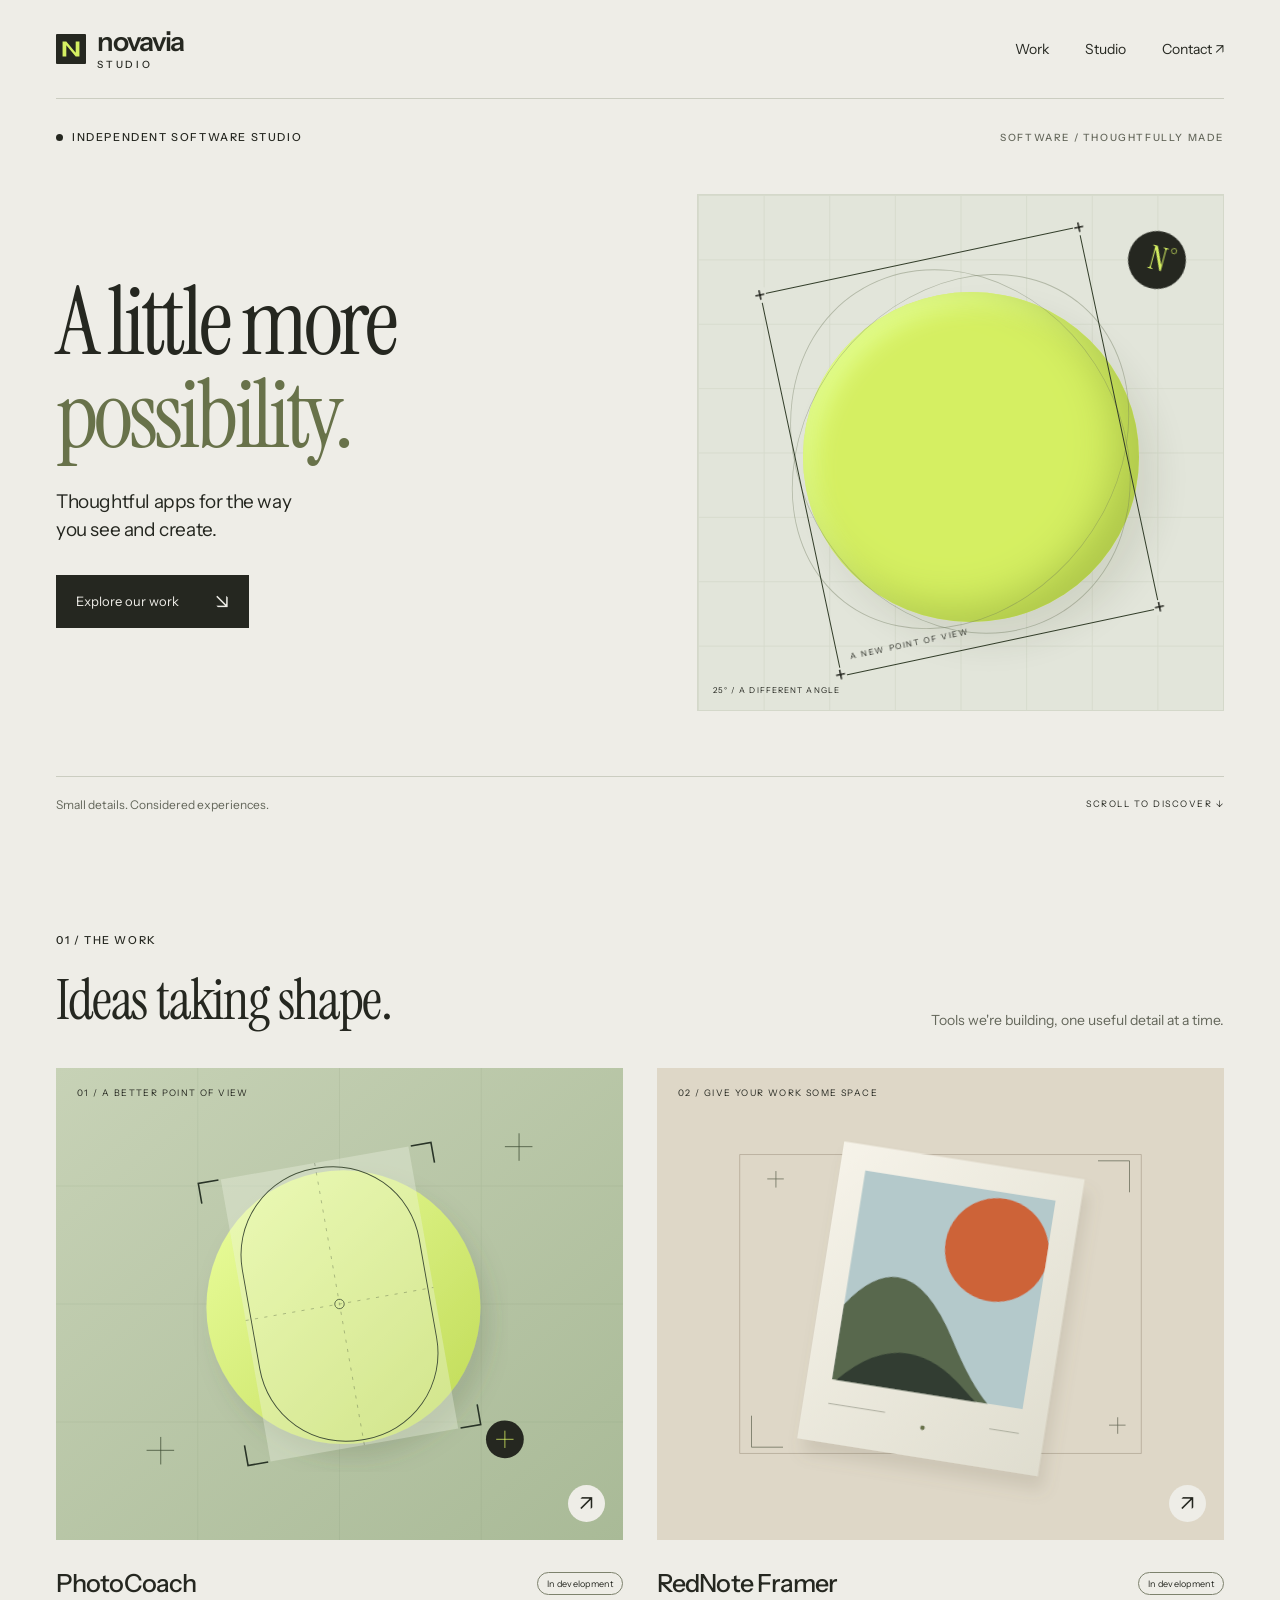
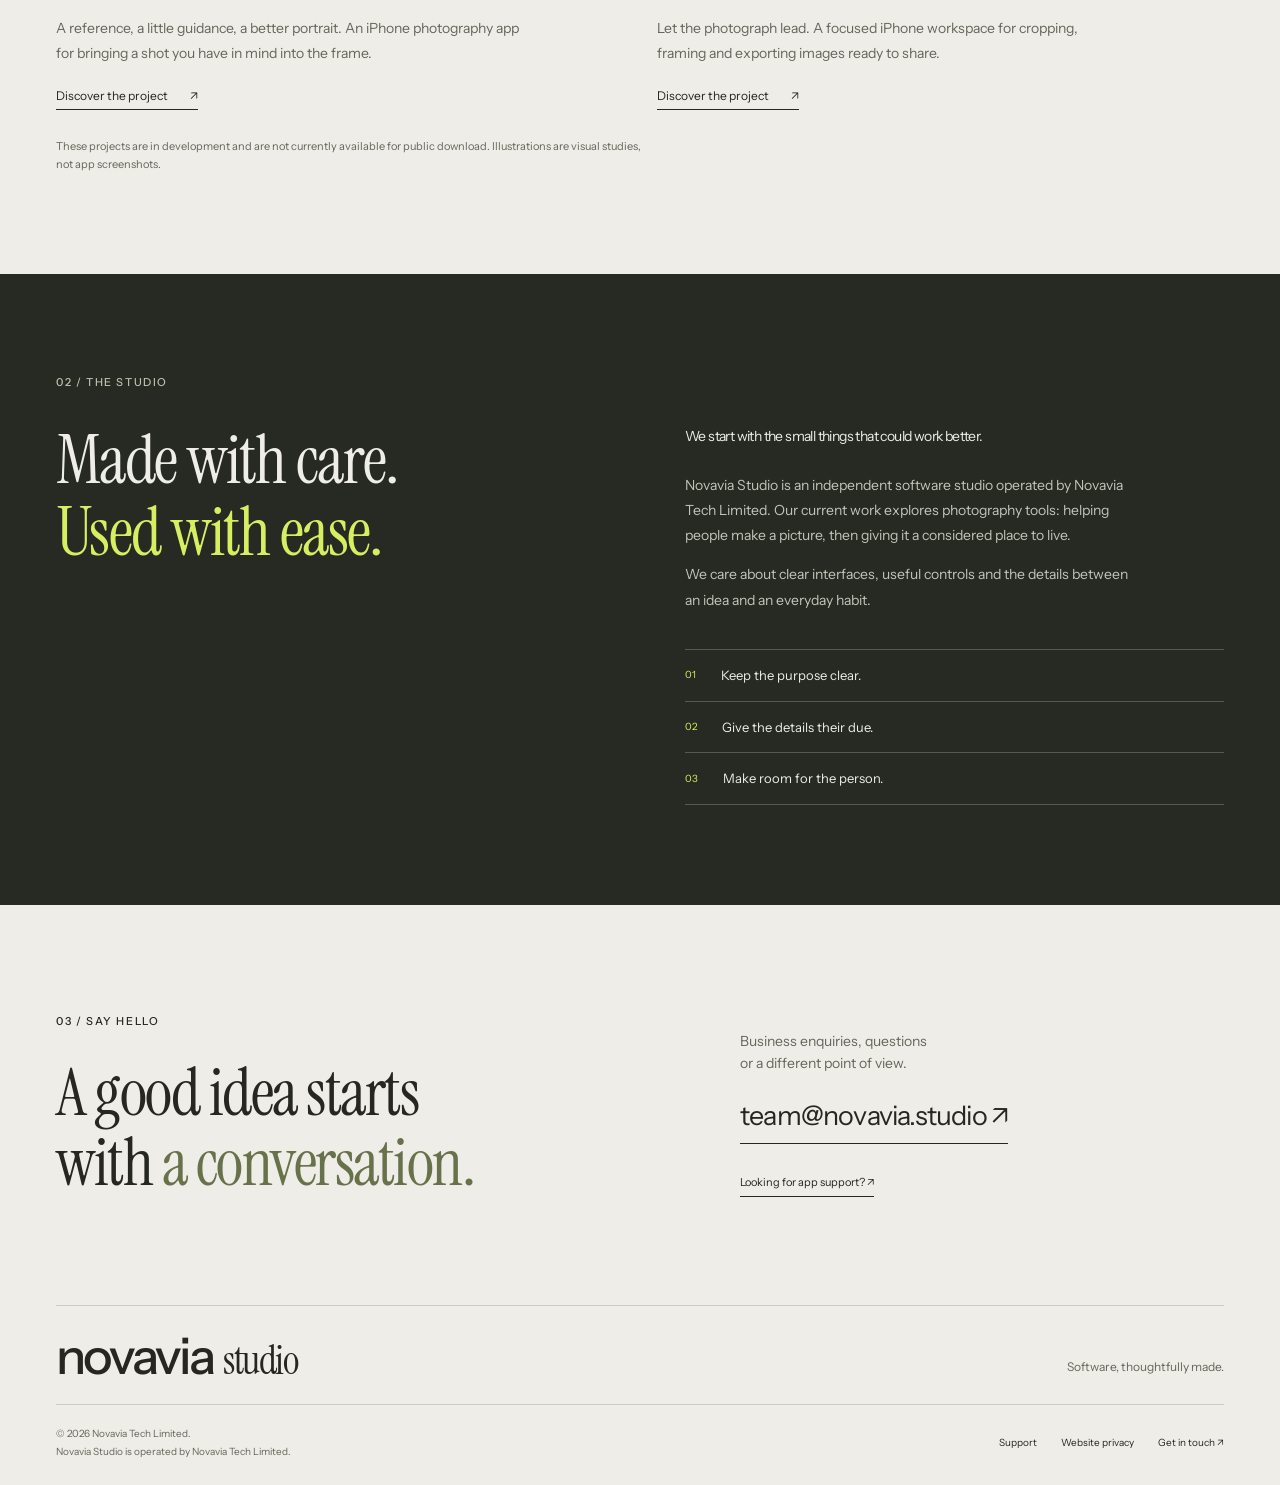
==== index.html @ 208109bb "Publish Novavia Studio company and product website" ====
<!doctype html>
<html lang="en"><head><meta charset="utf-8"><meta name="viewport" content="width=device-width, initial-scale=1">
<title>Novavia Studio — Software, thoughtfully made.</title><meta name="description" content="Independent software studio operated by Novavia Tech Limited. Explore PhotoCoach and RedNote Framer, our photography apps in development.">
<meta name="theme-color" content="#eeede7"><link rel="canonical" href="https://novavia.studio/">
<meta property="og:type" content="website"><meta property="og:title" content="Novavia Studio — Software, thoughtfully made.">
<meta property="og:description" content="Independent software studio operated by Novavia Tech Limited. Explore PhotoCoach and RedNote Framer, our photography apps in development."><meta property="og:url" content="https://novavia.studio/">
<meta property="og:image" content="https://novavia.studio/assets/cover.svg"><meta property="og:site_name" content="Novavia Studio">
<link rel="icon" href="/assets/mark.svg" type="image/svg+xml"><link rel="stylesheet" href="/assets/site.css">
<link rel="preload" href="/assets/fonts/InstrumentSans.ttf" as="font" type="font/ttf" crossorigin>
<script src="/assets/site.js" defer></script></head><body>
<a class="skip-link" href="#main">Skip to content</a>
<header class="header wrap"><a class="brand" href="/" aria-label="Novavia Studio home"><img src="/assets/mark.svg" alt="" width="30" height="30"><span>novavia<span class="brand-small">studio</span></span></a>
<nav aria-label="Main navigation"><a href="/#work">Work</a><a href="/#studio">Studio</a><a href="/#contact">Contact <span aria-hidden="true">↗</span></a></nav></header>
<main id="main">
<section class="hero wrap" aria-labelledby="hero-heading">
<div class="eyebrow"><span class="dot"></span> Independent software studio <span class="eyebrow-right">SOFTWARE / THOUGHTFULLY MADE</span></div>
<div class="hero-grid"><div class="hero-copy"><h1 id="hero-heading">A little more<br><em>possibility.</em></h1><p>Thoughtful apps for the way<br>you see and create.</p><a class="button" href="#work">Explore our work <span aria-hidden="true">↘</span></a></div>
<div class="hero-art" aria-hidden="true"><div class="art-grid"></div><div class="orbit orbit-one"></div><div class="orbit orbit-two"></div><div class="art-disc"></div><div class="art-frame"><span class="frame-cross cross-one">+</span><span class="frame-cross cross-two">+</span><span class="frame-cross cross-three">+</span><span class="frame-cross cross-four">+</span><span class="art-caption">A NEW POINT OF VIEW</span></div><div class="art-sticker">N<span>°</span></div><span class="art-coordinate">25° / A DIFFERENT ANGLE</span></div></div>
<div class="hero-bottom"><p>Small details. Considered experiences.</p><span>SCROLL TO DISCOVER ↓</span></div>
</section>
<section class="work wrap section" id="work" aria-labelledby="work-heading"><div class="section-heading"><span class="eyebrow">01 / THE WORK</span><h2 id="work-heading">Ideas taking shape.</h2><p>Tools we're building, one useful detail at a time.</p></div>
<div class="project-grid">
<article class="project"><a class="project-art photo-art" href="/work/photocoach/" aria-label="Explore PhotoCoach"><img src="/assets/photocoach.svg" width="720" height="600" alt="Abstract study of framing, with a portrait-shaped cutout and lime disc"><span class="art-label">01 / A BETTER POINT OF VIEW</span><span class="project-arrow" aria-hidden="true">↗</span></a><div class="project-heading"><h3><a href="/work/photocoach/">PhotoCoach</a></h3><span class="pill">In development</span></div><p>A reference, a little guidance, a better portrait. An iPhone photography app for bringing a shot you have in mind into the frame.</p><a class="text-link" href="/work/photocoach/">Discover the project <span aria-hidden="true">↗</span></a></article>
<article class="project"><a class="project-art framer-art" href="/work/rednote-framer/" aria-label="Explore RedNote Framer"><img src="/assets/framer.svg" width="720" height="600" alt="Abstract study of a photo inside a paper frame, with warm orange and pale blue shapes"><span class="art-label">02 / GIVE YOUR WORK SOME SPACE</span><span class="project-arrow" aria-hidden="true">↗</span></a><div class="project-heading"><h3><a href="/work/rednote-framer/">RedNote Framer</a></h3><span class="pill">In development</span></div><p>Let the photograph lead. A focused iPhone workspace for cropping, framing and exporting images ready to share.</p><a class="text-link" href="/work/rednote-framer/">Discover the project <span aria-hidden="true">↗</span></a></article>
</div><p class="work-note">These projects are in development and are not currently available for public download. Illustrations are visual studies, not app screenshots.</p></section>
<section class="studio section" id="studio" aria-labelledby="studio-heading"><div class="wrap studio-grid"><div><span class="eyebrow">02 / THE STUDIO</span><h2 id="studio-heading">Made with care.<br><em>Used with ease.</em></h2></div><div class="studio-copy"><p class="large-copy">We start with the small things that could work better.</p><p>Novavia Studio is an independent software studio operated by Novavia Tech Limited. Our current work explores photography tools: helping people make a picture, then giving it a considered place to live.</p><p>We care about clear interfaces, useful controls and the details between an idea and an everyday habit.</p><div class="principles"><div><span>01</span><p>Keep the purpose clear.</p></div><div><span>02</span><p>Give the details their due.</p></div><div><span>03</span><p>Make room for the person.</p></div></div></div></div></section>
<section class="contact wrap section" id="contact" aria-labelledby="contact-heading"><span class="eyebrow">03 / SAY HELLO</span><div class="contact-grid"><h2 id="contact-heading">A good idea starts<br>with <em>a conversation.</em></h2><div><p>Business enquiries, questions<br>or a different point of view.</p><a class="contact-email" href="mailto:team@novavia.studio">team@novavia.studio <span aria-hidden="true">↗</span></a><a class="text-link support-link" href="/support/">Looking for app support? <span aria-hidden="true">↗</span></a></div></div></section>
</main>
<footer class="footer wrap"><div class="footer-top"><a class="footer-wordmark" href="/">novavia<span>studio</span></a><p>Software, thoughtfully made.</p></div>
<div class="footer-bottom"><p>© 2026 Novavia Tech Limited.<br>Novavia Studio is operated by Novavia Tech Limited.</p><nav aria-label="Footer navigation"><a href="/support/">Support</a><a href="/privacy/">Website privacy</a><a href="mailto:team@novavia.studio">Get in touch <span aria-hidden="true">↗</span></a></nav></div></footer>
</body></html>
---- assets/site.css ----
@font-face{font-family:Instrument Sans;src:url('/assets/fonts/InstrumentSans.ttf') format('truetype');font-weight:400 700;font-style:normal;font-display:swap}
@font-face{font-family:Instrument Serif;src:url('/assets/fonts/InstrumentSerif-Regular.ttf') format('truetype');font-weight:400;font-style:normal;font-display:swap}
:root{--paper:#eeede7;--ink:#252720;--muted:#64675b;--line:#cbcdc1;--lime:#d5ef62;--serif:'Instrument Serif',Georgia,serif;--sans:'Instrument Sans',Helvetica,sans-serif}
*{box-sizing:border-box}html{scroll-behavior:smooth;scroll-padding-top:24px}body{margin:0;background:var(--paper);color:var(--ink);font-family:var(--sans);font-size:16px;line-height:1.6;-webkit-font-smoothing:antialiased}a{color:inherit;text-underline-offset:4px}a:focus-visible,button:focus-visible{outline:3px solid #5a6b00;outline-offset:7px}img{display:block;max-width:100%;height:auto}button,a{-webkit-tap-highlight-color:transparent}::selection{background:var(--lime);color:var(--ink)}.wrap{width:min(1440px,calc(100% - 112px));margin-inline:auto}.skip-link{position:absolute;left:20px;top:-100px;padding:10px 20px;background:var(--ink);color:white;z-index:100}.skip-link:focus{top:15px}.header{display:flex;align-items:center;justify-content:space-between;padding-block:28px;border-bottom:1px solid var(--line)}.brand{display:flex;align-items:center;gap:11px;text-decoration:none;font-size:27px;font-weight:600;letter-spacing:-1.3px;line-height:1}.brand-small{display:block;margin-top:5px;font-size:10px;letter-spacing:2.8px;text-transform:uppercase;font-weight:500}.header nav{display:flex;gap:36px}.header nav a{text-decoration:none;font-size:14px}.header nav a:hover,.footer nav a:hover{text-decoration:underline}.eyebrow{font-size:11px;line-height:1.5;letter-spacing:1.6px;text-transform:uppercase;font-weight:500;display:block}.dot{display:inline-block;width:7px;height:7px;background:var(--ink);border-radius:50%;margin-right:9px}.hero>.eyebrow{display:flex;align-items:center;padding-top:30px}.eyebrow-right{margin-left:auto;font-size:10px;color:var(--muted)}.hero-grid{display:grid;grid-template-columns:1.12fr 1fr;align-items:center;gap:50px;padding-top:48px;padding-bottom:65px}.hero-copy{position:relative;z-index:1}.hero h1{font-family:var(--serif);font-weight:400;font-size:clamp(74px,7.4vw,116px);line-height:.98;letter-spacing:-3.9px;margin:0 0 26px}.hero h1 em,h2 em,h1 em{font-style:normal;color:#68724a}.hero-copy>p{font-size:19px;line-height:1.5;margin:0 0 30px;letter-spacing:-.4px}.button{display:inline-flex;align-items:center;justify-content:space-between;gap:36px;padding:15px 19px;background:var(--ink);color:var(--paper);border:1px solid var(--ink);font-size:13px;text-decoration:none;line-height:1.5;transition:background .2s,color .2s}.button span{font-size:21px;line-height:1}.button:hover{background:var(--lime);color:var(--ink)}.hero-art{position:relative;aspect-ratio:1.02;isolation:isolate;overflow:hidden;background:#e2e5da;border:1px solid #d4d8ca}.art-grid{position:absolute;inset:0;background-image:linear-gradient(#c9cfbd 1px,transparent 1px),linear-gradient(90deg,#c9cfbd 1px,transparent 1px);background-size:12.5% 12.5%;opacity:.45}.art-disc{position:absolute;background:var(--lime);width:64%;height:64%;border-radius:50%;top:19%;left:20%;box-shadow:inset -22px -14px 40px #afc84a,inset 10px 12px 25px #e5ff91,18px 21px 35px #26330018}.orbit{position:absolute;inset:13% 5%;border:1px solid #6b765b66;border-radius:50%;z-index:2}.orbit-one{transform:rotate(-33deg) scaleX(.68)}.orbit-two{transform:rotate(38deg) scaleX(.65)}.art-frame{position:absolute;inset:12% 19%;border:1px solid #303b27;z-index:3;transform:rotate(-12deg);backdrop-filter:blur(.2px)}.frame-cross{position:absolute;font-weight:400;font-size:22px;background:#e2e5da;line-height:.7}.cross-one{left:-7px;top:-7px}.cross-two{right:-7px;top:-7px}.cross-three{right:-7px;bottom:-7px}.cross-four{left:-7px;bottom:-7px}.art-caption{position:absolute;bottom:11px;left:12px;font-size:8px;letter-spacing:1.6px}.art-sticker{position:absolute;top:7%;right:7%;width:58px;height:58px;background:var(--ink);color:var(--lime);border-radius:50%;display:grid;place-content:center;font-family:var(--serif);font-size:32px;z-index:5;transform:rotate(15deg)}.art-sticker span{position:absolute;right:10px;top:5px;font-size:20px}.art-coordinate{position:absolute;bottom:13px;left:15px;font-size:8px;letter-spacing:1.1px}.hero-bottom{display:flex;align-items:center;justify-content:space-between;border-top:1px solid var(--line);padding-block:18px}.hero-bottom p{font-size:12px;margin:0;color:var(--muted)}.hero-bottom>span{font-size:9px;letter-spacing:1.5px}.section{padding-block:100px}.section-heading{display:grid;grid-template-columns:1fr 1.6fr;gap:12px;margin-bottom:36px;align-items:end}.section-heading>.eyebrow{grid-column:1/-1}.section-heading h2{font-family:var(--serif);font-size:56px;line-height:1.1;font-weight:400;letter-spacing:-1.4px;margin:10px 0 0}.section-heading>p{justify-self:end;margin:0;font-size:14px;color:var(--muted)}.project-grid{display:grid;grid-template-columns:1fr 1fr;gap:34px}.project-art{display:block;position:relative;overflow:hidden;aspect-ratio:1.2;background:#c1d0ac;text-decoration:none}.project-art img{width:100%;height:100%;object-fit:cover;transition:transform .55s cubic-bezier(.2,.65,.2,1)}.project-art:hover img{transform:scale(1.035)}.art-label{position:absolute;left:21px;top:18px;font-size:9px;letter-spacing:1.4px}.project-arrow{position:absolute;right:18px;bottom:18px;display:grid;place-content:center;border-radius:50%;width:37px;height:37px;background:var(--paper);font-size:22px}.project-heading{display:flex;align-items:center;justify-content:space-between;gap:10px;margin-top:23px}.project-heading h3{font-weight:500;font-size:25px;letter-spacing:-.9px;margin:0}.project-heading h3 a{text-decoration:none}.pill{display:inline-block;flex-shrink:0;font-size:9px;border:1px solid #7d826d;border-radius:20px;padding:4px 9px;letter-spacing:.3px;line-height:1.5;white-space:nowrap}.project>p{font-size:14px;line-height:1.75;color:var(--muted);max-width:470px;margin:13px 0 17px}.text-link{display:inline-flex;align-items:center;gap:22px;text-decoration:none;font-size:12px;border-bottom:1px solid var(--ink);padding-bottom:4px}.text-link:hover{color:#59642f}.work-note{font-size:11px;line-height:1.6;color:var(--muted);margin:28px 0 0;max-width:600px}.studio{background:#262a22;color:var(--paper)}.studio-grid{display:grid;grid-template-columns:1fr 1fr;gap:90px}.studio .eyebrow{color:#bac2ad}.studio h2{font-family:var(--serif);font-weight:400;font-size:68px;line-height:1.05;letter-spacing:-1.7px;margin:35px 0}.studio h2 em{color:var(--lime)}.studio-copy{padding-top:50px}.large-copy{font-size:24px;line-height:1.4;letter-spacing:-.6px}.studio-copy>.large-copy{margin:0 0 24px;color:var(--paper);max-width:370px}.studio-copy>p{max-width:460px;font-size:14px;color:#c1c5b9;line-height:1.8}.principles{margin-top:36px;border-top:1px solid #555b4c}.principles>div{display:flex;align-items:center;gap:25px;border-bottom:1px solid #555b4c;padding-block:15px}.principles span{font-size:10px;color:var(--lime)}.principles p{margin:0;font-size:13px}.contact{padding-block:108px}.contact-grid{display:grid;grid-template-columns:1.3fr 1fr;gap:55px;align-items:end}.contact h2{font-size:66px;line-height:1.05;font-weight:400;font-family:var(--serif);letter-spacing:-1.5px;margin:25px 0 0}.contact-grid>div>p{font-size:14px;color:var(--muted);margin:0 0 20px}.contact-email{font-size:clamp(18px,2.1vw,29px);letter-spacing:-.8px;text-decoration:none;border-bottom:1px solid var(--ink);padding-bottom:6px;display:inline-block;max-width:100%;overflow-wrap:anywhere}.contact-email:hover{color:#59642f}.support-link{display:table;margin-top:30px;font-size:11px}.footer{border-top:1px solid var(--line);padding-top:30px;padding-bottom:24px}.footer-top{display:flex;align-items:flex-end;justify-content:space-between;padding-bottom:28px}.footer-wordmark{font-size:50px;font-weight:500;letter-spacing:-3px;line-height:.8;text-decoration:none}.footer-wordmark>span{font-family:var(--serif);font-weight:400;margin-left:10px;letter-spacing:-1.4px;font-size:40px}.footer-top>p{margin:0;font-size:12px;color:var(--muted)}.footer-bottom{display:flex;align-items:center;justify-content:space-between;border-top:1px solid var(--line);padding-top:20px;gap:25px}.footer-bottom>p{font-size:10px;line-height:1.8;color:var(--muted);margin:0}.footer-bottom nav{display:flex;gap:24px}.footer-bottom nav a{font-size:10px;text-decoration:none}.project-intro{padding-top:35px;padding-bottom:55px}.back-link{display:inline-block;font-size:12px;text-decoration:none;margin-bottom:65px;border-bottom:1px solid transparent}.back-link:hover{border-color:var(--ink)}.project-intro>.eyebrow{display:flex;align-items:center;gap:20px}.project-intro h1,.document h1{font-family:var(--serif);font-weight:400;font-size:clamp(64px,7.5vw,110px);line-height:1.02;letter-spacing:-3px;margin:30px 0 45px}.project-deck{display:grid;grid-template-columns:1fr 1fr;gap:55px;align-items:start}.project-deck h2{font-size:28px;letter-spacing:-.8px;font-weight:500;margin:0}.project-deck p{font-size:18px;line-height:1.6;max-width:450px;margin:0;color:var(--muted)}.project-wide{position:relative;background:#d4ddc8;padding:20px}.project-wide img{max-height:580px;width:100%;object-fit:contain}.image-caption{position:absolute;left:25px;bottom:10px;font-size:10px;letter-spacing:1px}.detail-content{display:grid;grid-template-columns:1fr 1fr;gap:70px}.detail-content h2{font-family:var(--serif);font-weight:400;line-height:1.1;font-size:55px;letter-spacing:-1px;margin:25px 0}.release-note{font-size:13px;max-width:380px;color:var(--muted);line-height:1.8}.feature-list{padding:0;margin:0;list-style:none}.feature-list li{display:flex;gap:25px;padding-block:26px;border-top:1px solid var(--line)}.feature-list li>span{font-size:10px;line-height:2.5}.feature-list h3{font-size:19px;font-weight:500;letter-spacing:-.4px;margin:0 0 10px}.feature-list p{font-size:14px;color:var(--muted);margin:0;max-width:450px}.project-contact{border-top:1px solid var(--line);display:flex;align-items:center;justify-content:space-between;padding-block:35px;margin-bottom:70px;gap:25px}.project-contact p{font-family:var(--serif);font-size:35px;letter-spacing:-.5px}.document{padding-block:35px 100px;min-height:65vh}.document>.eyebrow{margin-top:0}.document .back-link{margin-bottom:55px}.document h1{margin-bottom:65px}.document-grid{display:grid;grid-template-columns:1.5fr 1fr;gap:100px;align-items:start;max-width:1150px}.document h2{font-size:23px;font-weight:500;letter-spacing:-.6px;margin:35px 0 15px}.document-grid>div>h2:first-child{margin-top:0}.document-grid p,.prose p{font-size:15px;color:var(--muted);line-height:1.85}.document-grid .contact-email{font-size:25px;margin-block:12px}.contact-aside{padding:30px;background:#e1e4d6}.contact-aside h2{font-family:var(--serif);font-size:35px;font-weight:400;line-height:1.1;margin-top:20px}.contact-aside .legal-name{font-size:12px;margin-top:35px}.prose{max-width:740px;margin-left:auto;margin-right:15%}.prose>.large-copy{font-size:23px;color:var(--ink)}
@media(min-width:1650px){.hero h1{font-size:130px}.hero-grid{padding-top:65px;padding-bottom:85px}}
@media(max-width:1100px){.wrap{width:calc(100% - 64px)}.hero-grid{gap:25px}.hero h1{font-size:84px}.studio-grid{gap:45px}.studio h2{font-size:55px}.contact h2{font-size:55px}.project-heading h3{font-size:22px}.contact-grid{gap:30px}.section-heading{grid-template-columns:1fr}.section-heading>p{justify-self:start}.document-grid{gap:45px}.hero-copy>p{font-size:17px}}
@media(max-width:760px){.wrap{width:calc(100% - 40px)}.header{padding-block:22px}.brand{font-size:24px}.brand img{width:25px;height:25px}.header nav{gap:20px}.header nav a{font-size:12px}.hero>.eyebrow{padding-top:24px;font-size:9px}.eyebrow-right{display:none}.hero-grid{grid-template-columns:1fr;gap:38px;padding-top:40px;padding-bottom:30px}.hero h1{font-size:clamp(72px,15vw,108px);letter-spacing:-2.5px;margin-bottom:23px}.hero-copy>p br{display:none}.hero-copy>p{font-size:17px;max-width:280px}.hero-art{max-height:460px;aspect-ratio:1.05}.hero-bottom>span{display:none}.hero-bottom p{font-size:11px}.section{padding-block:64px}.section-heading{margin-bottom:28px;gap:10px}.section-heading h2{font-size:45px}.section-heading>p{font-size:13px}.project-grid{grid-template-columns:1fr;gap:46px}.project-heading{margin-top:17px}.project-heading h3{font-size:25px}.project>p{margin-top:10px;max-width:100%}.project-art{aspect-ratio:1.12}.art-label{font-size:8px;left:16px;top:15px}.project-arrow{width:33px;height:33px;font-size:20px}.studio-grid{grid-template-columns:1fr;gap:16px}.studio h2{font-size:56px;margin:25px 0 0}.studio-copy{padding-top:15px}.studio-copy>.large-copy{max-width:340px;font-size:23px}.contact-grid{grid-template-columns:1fr;gap:32px}.contact h2{font-size:52px}.contact-email{font-size:26px}.footer-top{display:block}.footer-wordmark{font-size:43px}.footer-wordmark>span{font-size:33px}.footer-top>p{margin-top:24px}.footer-bottom{display:block}.footer-bottom nav{margin-top:20px;gap:23px}.project-intro{padding-top:26px;padding-bottom:35px}.back-link{margin-bottom:40px}.project-intro h1,.document h1{font-size:clamp(53px,11vw,78px);letter-spacing:-1.8px;margin-block:25px 35px}.project-deck{grid-template-columns:1fr;gap:12px}.project-deck h2{font-size:25px}.project-deck p{font-size:16px}.project-wide{padding:0}.project-wide img{min-height:340px;object-fit:cover}.image-caption{left:15px;bottom:6px;font-size:8px}.detail-content{grid-template-columns:1fr;gap:30px}.detail-content h2{font-size:47px}.release-note{max-width:100%}.project-contact{display:block;padding-block:26px;margin-bottom:45px}.project-contact p{font-size:31px;line-height:1.2}.document{padding-block:26px 65px}.document .back-link{margin-bottom:40px}.document-grid{grid-template-columns:1fr;gap:35px}.document h2{font-size:22px}.document-grid .contact-email{font-size:23px}.contact-aside h2{font-size:35px}.prose{margin:0}.prose>.large-copy{font-size:22px}.feature-list li{gap:19px}}
@media(prefers-reduced-motion:reduce){html{scroll-behavior:auto}*,*::before,*::after{animation:none!important;transition:none!important}}
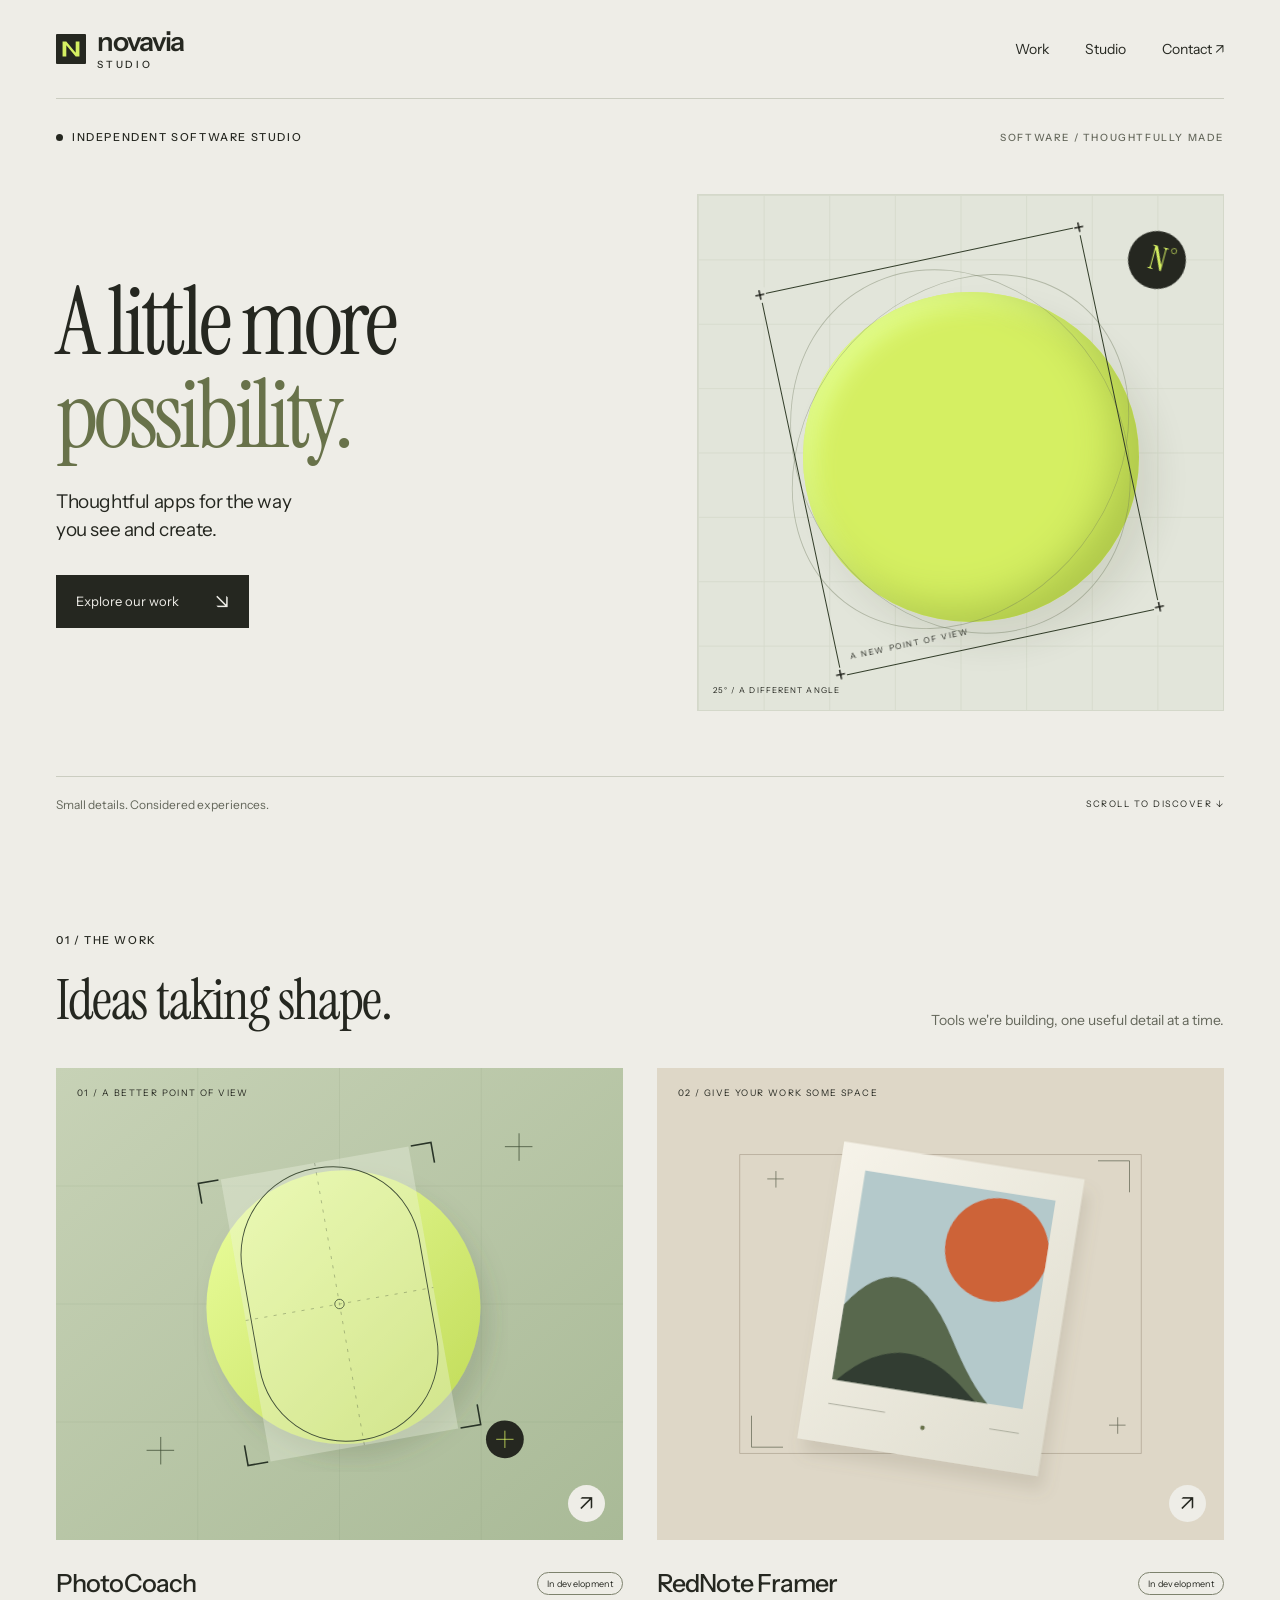
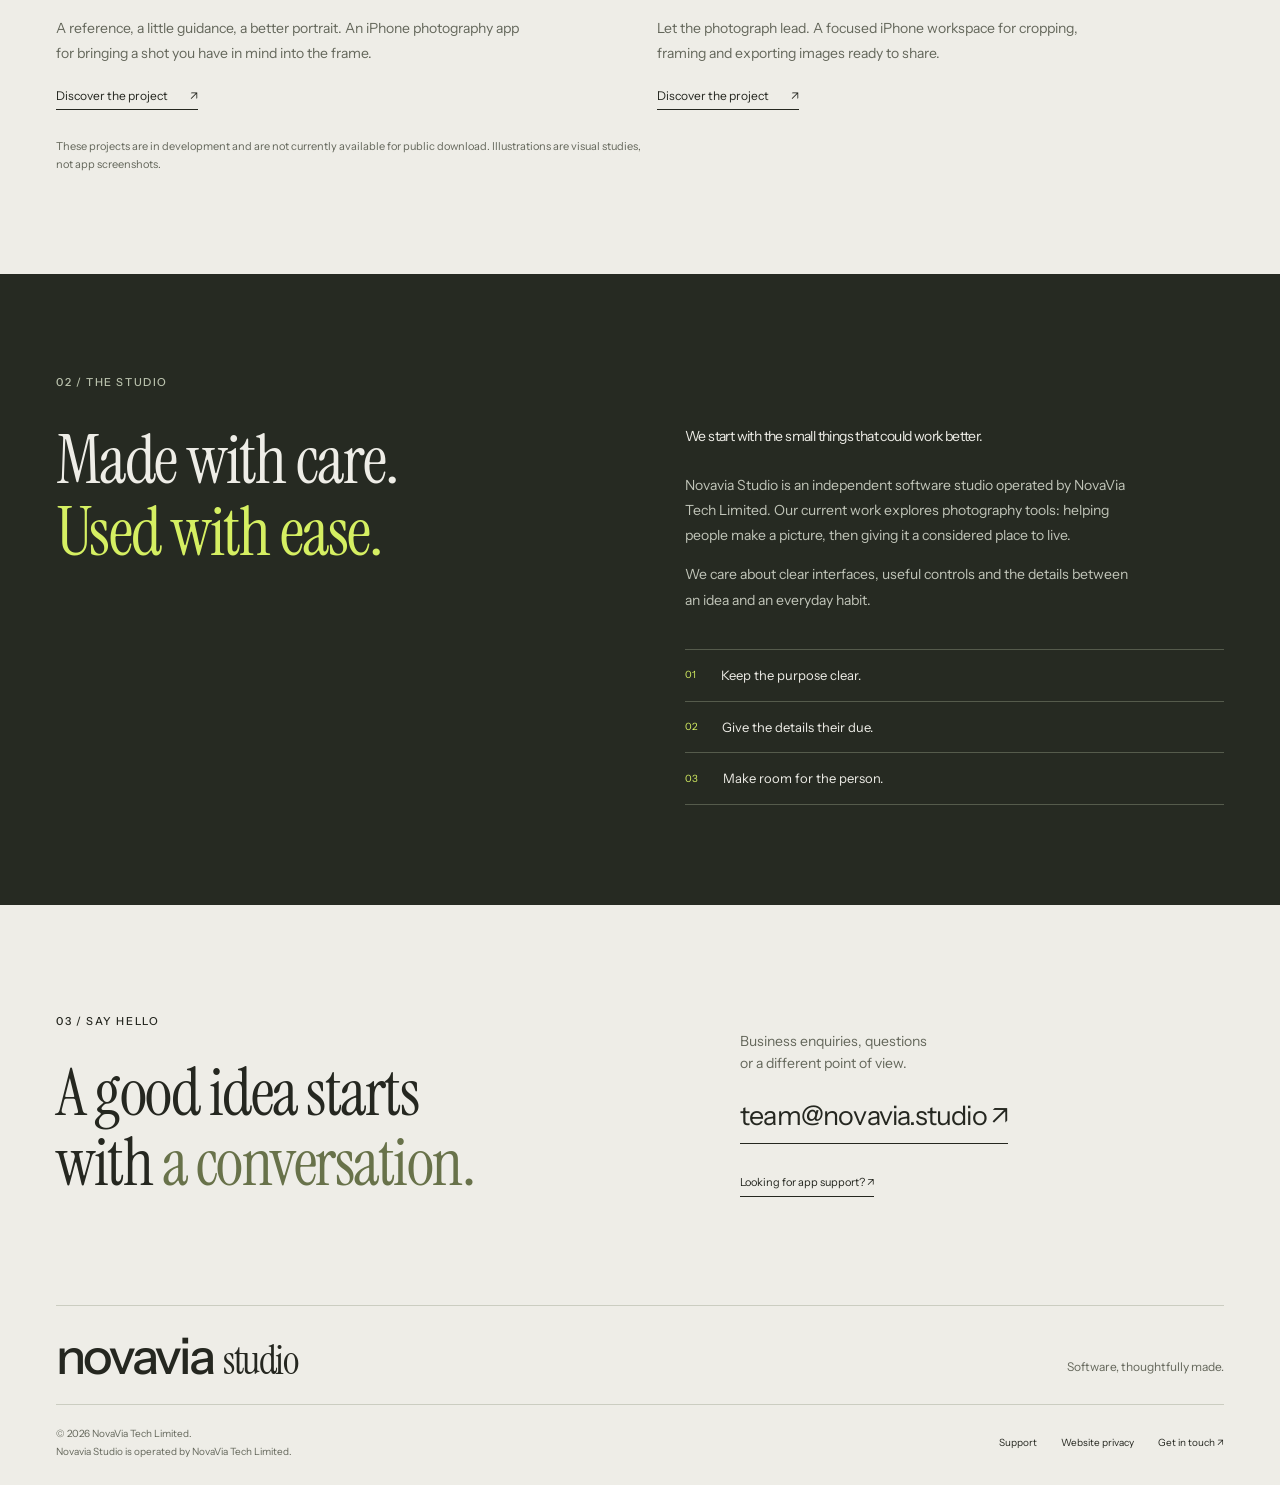
==== commit 141e48f2: "Match company legal name to incorporation certificate" ====
--- a/index.html
+++ b/index.html
@@ -1,9 +1,9 @@
 <!doctype html>
 <html lang="en"><head><meta charset="utf-8"><meta name="viewport" content="width=device-width, initial-scale=1">
-<title>Novavia Studio — Software, thoughtfully made.</title><meta name="description" content="Independent software studio operated by Novavia Tech Limited. Explore PhotoCoach and RedNote Framer, our photography apps in development.">
+<title>Novavia Studio — Software, thoughtfully made.</title><meta name="description" content="Independent software studio operated by NovaVia Tech Limited. Explore PhotoCoach and RedNote Framer, our photography apps in development.">
 <meta name="theme-color" content="#eeede7"><link rel="canonical" href="https://novavia.studio/">
 <meta property="og:type" content="website"><meta property="og:title" content="Novavia Studio — Software, thoughtfully made.">
-<meta property="og:description" content="Independent software studio operated by Novavia Tech Limited. Explore PhotoCoach and RedNote Framer, our photography apps in development."><meta property="og:url" content="https://novavia.studio/">
+<meta property="og:description" content="Independent software studio operated by NovaVia Tech Limited. Explore PhotoCoach and RedNote Framer, our photography apps in development."><meta property="og:url" content="https://novavia.studio/">
 <meta property="og:image" content="https://novavia.studio/assets/cover.svg"><meta property="og:site_name" content="Novavia Studio">
 <link rel="icon" href="/assets/mark.svg" type="image/svg+xml"><link rel="stylesheet" href="/assets/site.css">
 <link rel="preload" href="/assets/fonts/InstrumentSans.ttf" as="font" type="font/ttf" crossorigin>
@@ -23,9 +23,9 @@
 <article class="project"><a class="project-art photo-art" href="/work/photocoach/" aria-label="Explore PhotoCoach"><img src="/assets/photocoach.svg" width="720" height="600" alt="Abstract study of framing, with a portrait-shaped cutout and lime disc"><span class="art-label">01 / A BETTER POINT OF VIEW</span><span class="project-arrow" aria-hidden="true">↗</span></a><div class="project-heading"><h3><a href="/work/photocoach/">PhotoCoach</a></h3><span class="pill">In development</span></div><p>A reference, a little guidance, a better portrait. An iPhone photography app for bringing a shot you have in mind into the frame.</p><a class="text-link" href="/work/photocoach/">Discover the project <span aria-hidden="true">↗</span></a></article>
 <article class="project"><a class="project-art framer-art" href="/work/rednote-framer/" aria-label="Explore RedNote Framer"><img src="/assets/framer.svg" width="720" height="600" alt="Abstract study of a photo inside a paper frame, with warm orange and pale blue shapes"><span class="art-label">02 / GIVE YOUR WORK SOME SPACE</span><span class="project-arrow" aria-hidden="true">↗</span></a><div class="project-heading"><h3><a href="/work/rednote-framer/">RedNote Framer</a></h3><span class="pill">In development</span></div><p>Let the photograph lead. A focused iPhone workspace for cropping, framing and exporting images ready to share.</p><a class="text-link" href="/work/rednote-framer/">Discover the project <span aria-hidden="true">↗</span></a></article>
 </div><p class="work-note">These projects are in development and are not currently available for public download. Illustrations are visual studies, not app screenshots.</p></section>
-<section class="studio section" id="studio" aria-labelledby="studio-heading"><div class="wrap studio-grid"><div><span class="eyebrow">02 / THE STUDIO</span><h2 id="studio-heading">Made with care.<br><em>Used with ease.</em></h2></div><div class="studio-copy"><p class="large-copy">We start with the small things that could work better.</p><p>Novavia Studio is an independent software studio operated by Novavia Tech Limited. Our current work explores photography tools: helping people make a picture, then giving it a considered place to live.</p><p>We care about clear interfaces, useful controls and the details between an idea and an everyday habit.</p><div class="principles"><div><span>01</span><p>Keep the purpose clear.</p></div><div><span>02</span><p>Give the details their due.</p></div><div><span>03</span><p>Make room for the person.</p></div></div></div></div></section>
+<section class="studio section" id="studio" aria-labelledby="studio-heading"><div class="wrap studio-grid"><div><span class="eyebrow">02 / THE STUDIO</span><h2 id="studio-heading">Made with care.<br><em>Used with ease.</em></h2></div><div class="studio-copy"><p class="large-copy">We start with the small things that could work better.</p><p>Novavia Studio is an independent software studio operated by NovaVia Tech Limited. Our current work explores photography tools: helping people make a picture, then giving it a considered place to live.</p><p>We care about clear interfaces, useful controls and the details between an idea and an everyday habit.</p><div class="principles"><div><span>01</span><p>Keep the purpose clear.</p></div><div><span>02</span><p>Give the details their due.</p></div><div><span>03</span><p>Make room for the person.</p></div></div></div></div></section>
 <section class="contact wrap section" id="contact" aria-labelledby="contact-heading"><span class="eyebrow">03 / SAY HELLO</span><div class="contact-grid"><h2 id="contact-heading">A good idea starts<br>with <em>a conversation.</em></h2><div><p>Business enquiries, questions<br>or a different point of view.</p><a class="contact-email" href="mailto:team@novavia.studio">team@novavia.studio <span aria-hidden="true">↗</span></a><a class="text-link support-link" href="/support/">Looking for app support? <span aria-hidden="true">↗</span></a></div></div></section>
 </main>
 <footer class="footer wrap"><div class="footer-top"><a class="footer-wordmark" href="/">novavia<span>studio</span></a><p>Software, thoughtfully made.</p></div>
-<div class="footer-bottom"><p>© 2026 Novavia Tech Limited.<br>Novavia Studio is operated by Novavia Tech Limited.</p><nav aria-label="Footer navigation"><a href="/support/">Support</a><a href="/privacy/">Website privacy</a><a href="mailto:team@novavia.studio">Get in touch <span aria-hidden="true">↗</span></a></nav></div></footer>
+<div class="footer-bottom"><p>© 2026 NovaVia Tech Limited.<br>Novavia Studio is operated by NovaVia Tech Limited.</p><nav aria-label="Footer navigation"><a href="/support/">Support</a><a href="/privacy/">Website privacy</a><a href="mailto:team@novavia.studio">Get in touch <span aria-hidden="true">↗</span></a></nav></div></footer>
 </body></html>
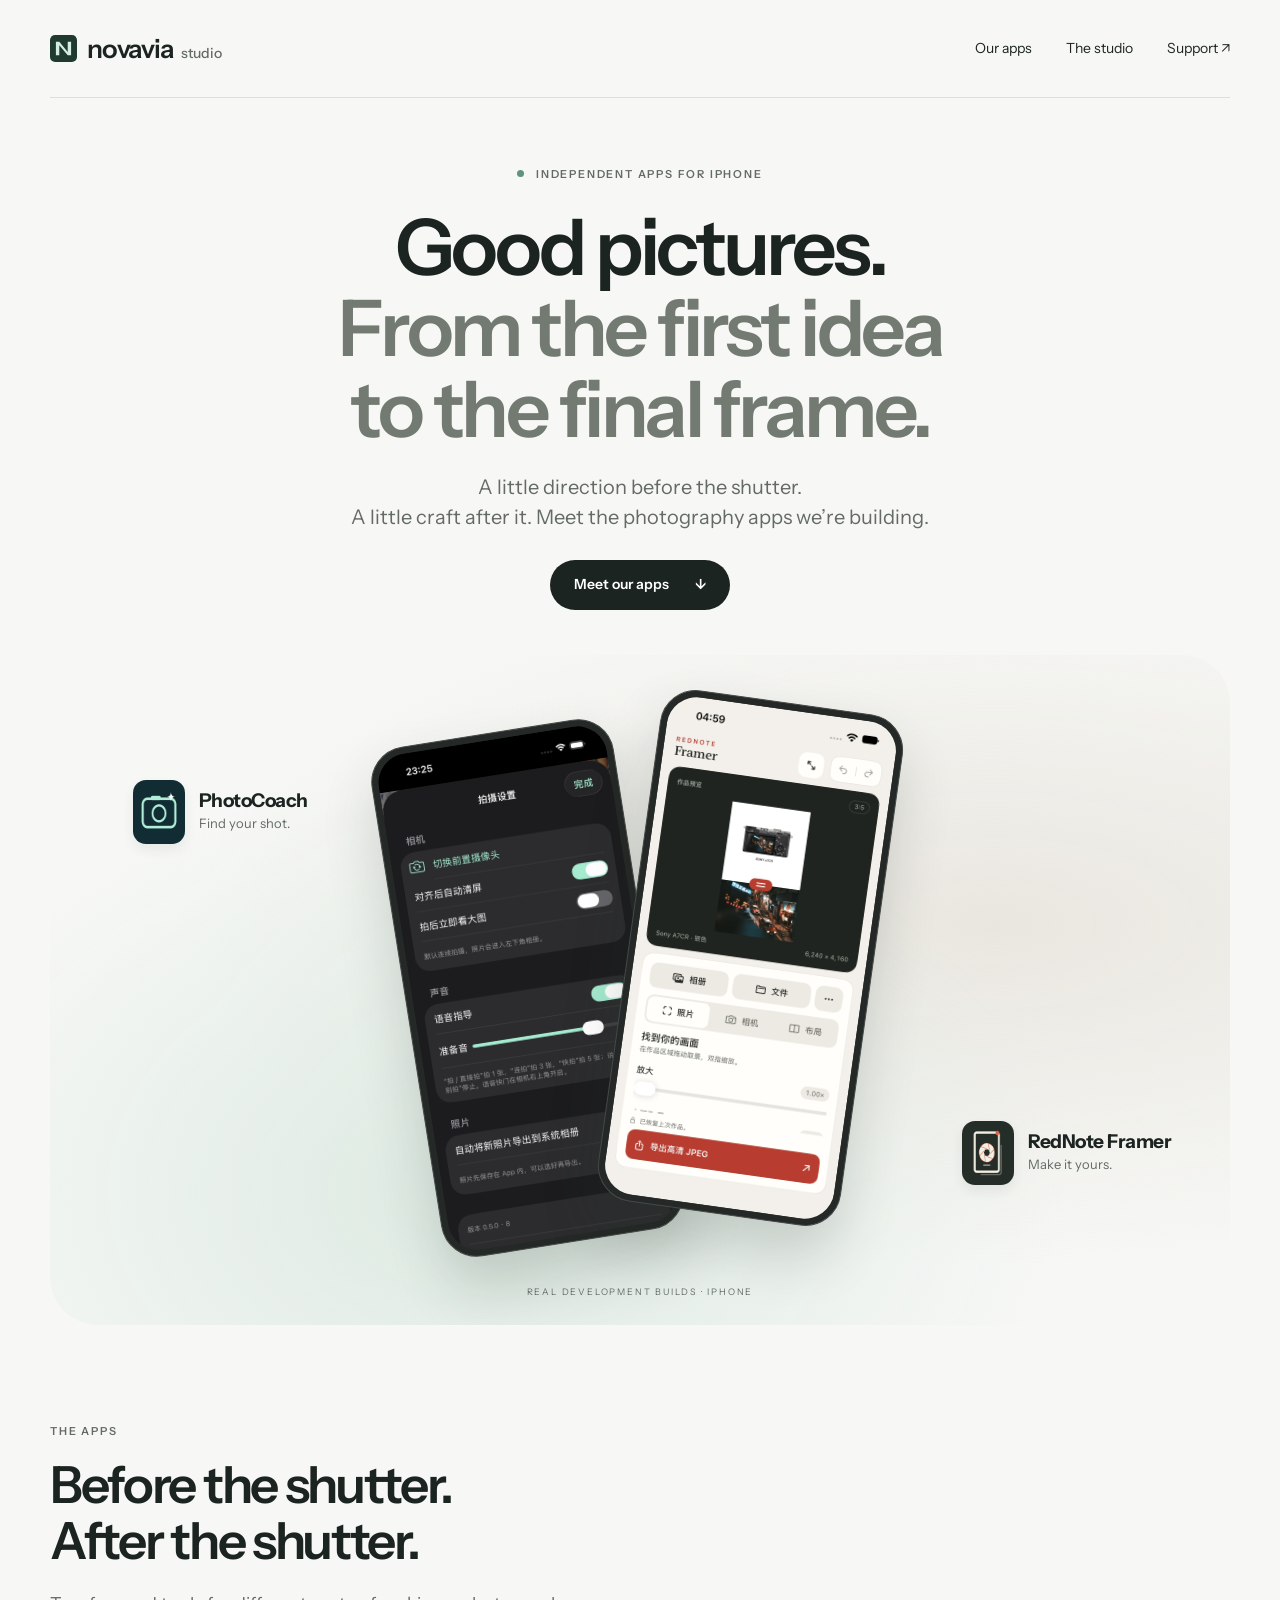
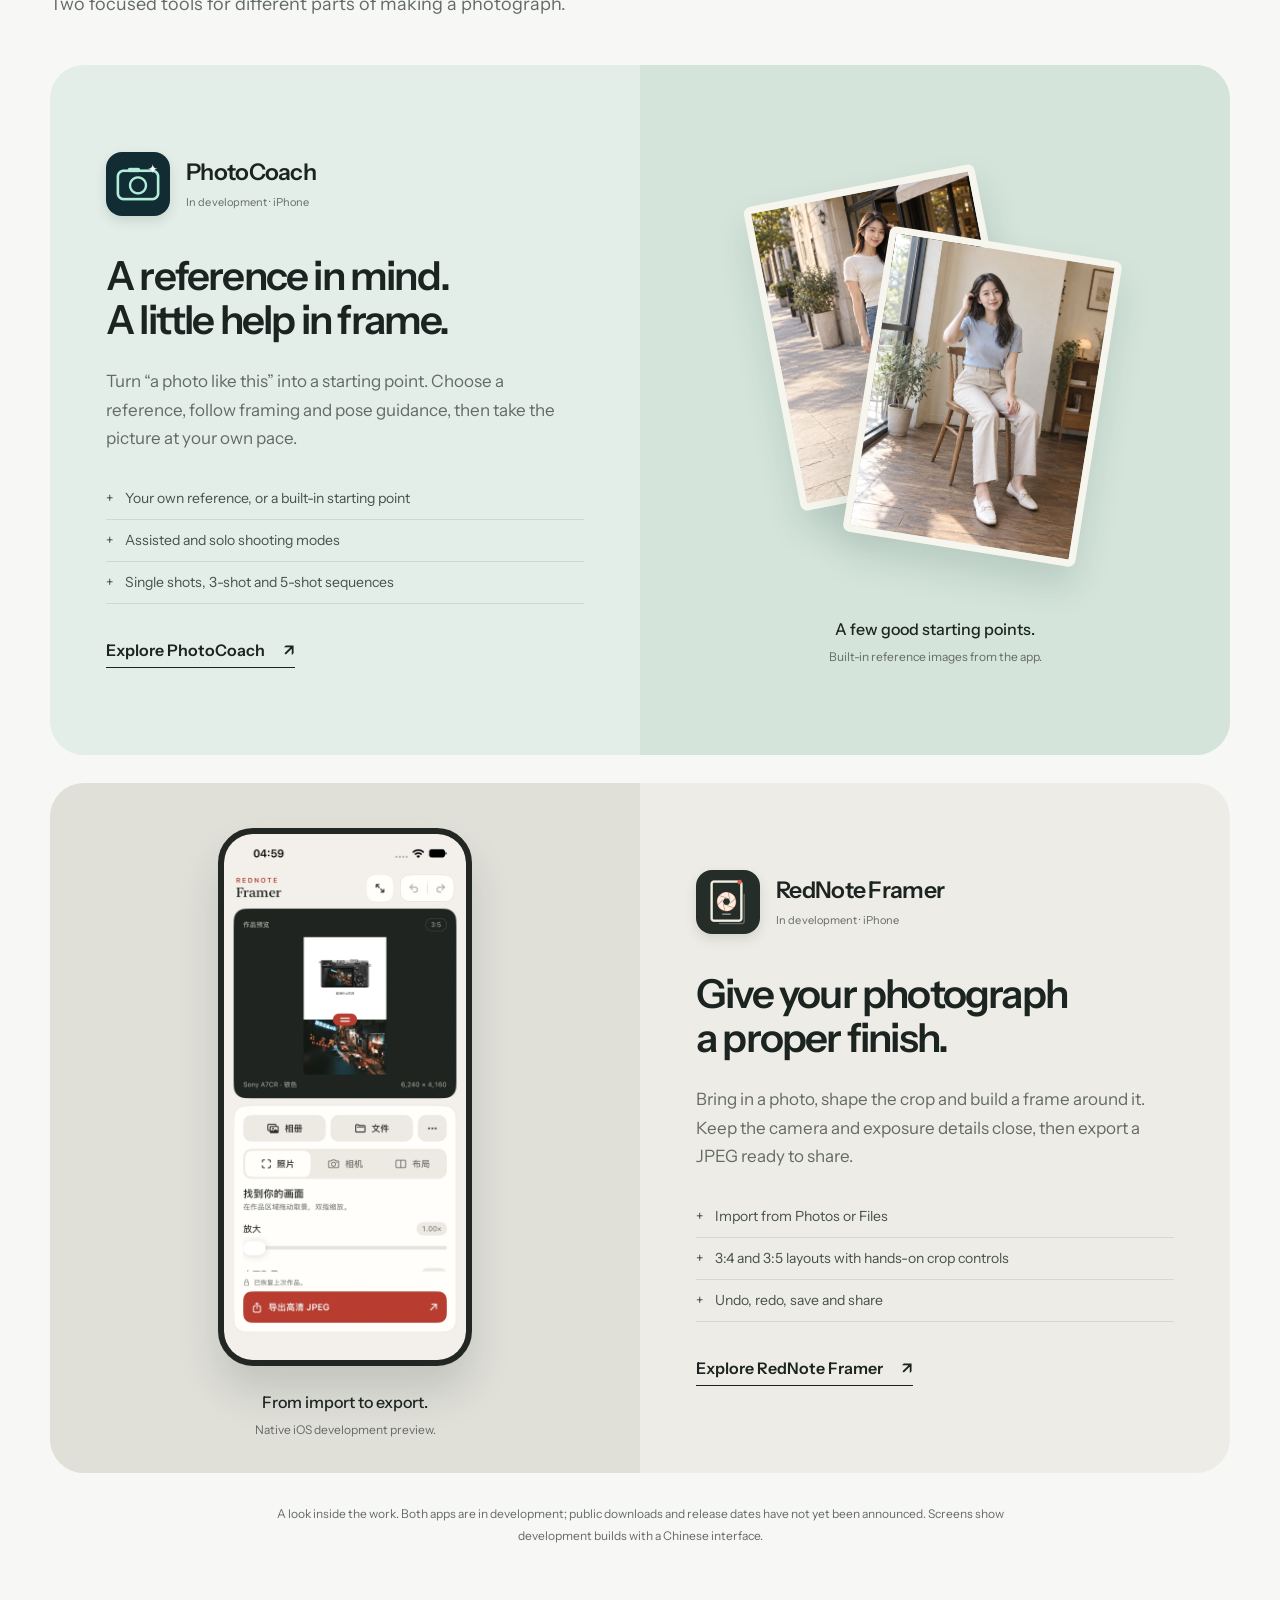
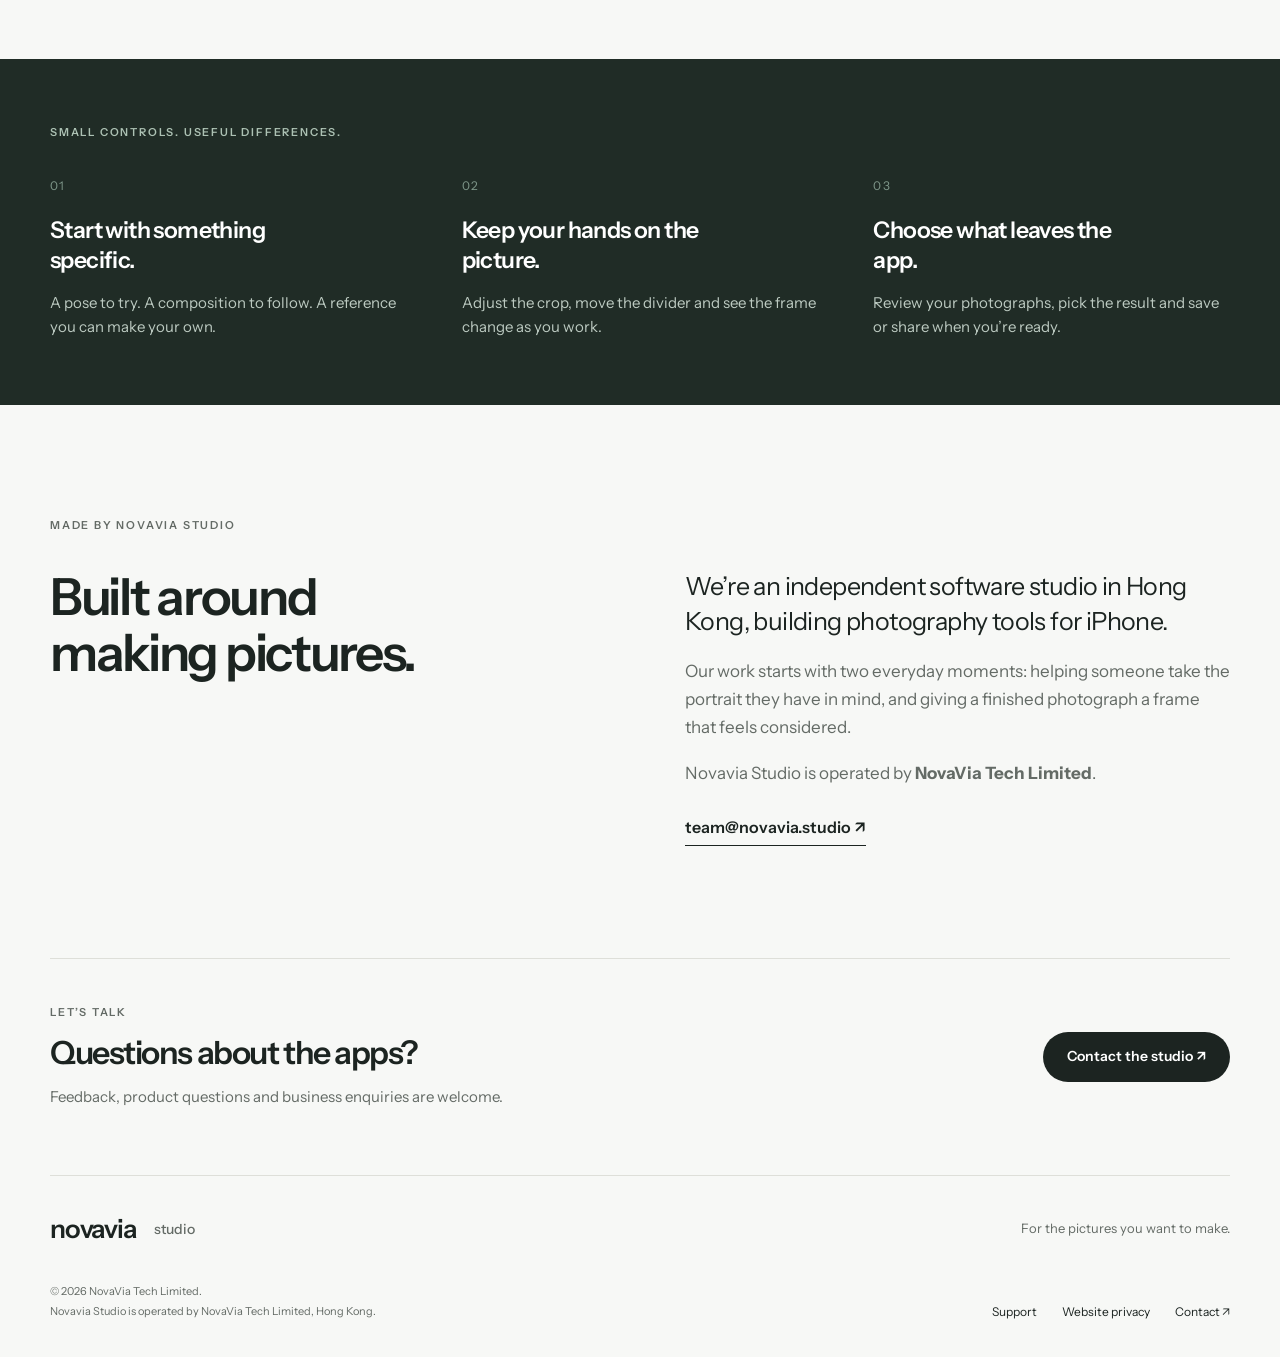
==== commit 1c4ed824: "Show real photography apps, native previews and detailed features" ====
--- a/index.html
+++ b/index.html
@@ -1,31 +1,43 @@
 <!doctype html>
 <html lang="en"><head><meta charset="utf-8"><meta name="viewport" content="width=device-width, initial-scale=1">
-<title>Novavia Studio — Software, thoughtfully made.</title><meta name="description" content="Independent software studio operated by NovaVia Tech Limited. Explore PhotoCoach and RedNote Framer, our photography apps in development.">
-<meta name="theme-color" content="#eeede7"><link rel="canonical" href="https://novavia.studio/">
-<meta property="og:type" content="website"><meta property="og:title" content="Novavia Studio — Software, thoughtfully made.">
-<meta property="og:description" content="Independent software studio operated by NovaVia Tech Limited. Explore PhotoCoach and RedNote Framer, our photography apps in development."><meta property="og:url" content="https://novavia.studio/">
-<meta property="og:image" content="https://novavia.studio/assets/cover.svg"><meta property="og:site_name" content="Novavia Studio">
-<link rel="icon" href="/assets/mark.svg" type="image/svg+xml"><link rel="stylesheet" href="/assets/site.css">
+<title>Novavia Studio — Photography apps for iPhone</title><meta name="description" content="Meet PhotoCoach and RedNote Framer: photography apps in development from NovaVia Tech Limited. Explore real interfaces, reference-led portraits and photo framing.">
+<meta name="theme-color" content="#f7f8f6"><link rel="canonical" href="https://novavia.studio/">
+<meta property="og:type" content="website"><meta property="og:title" content="Novavia Studio — Photography apps for iPhone">
+<meta property="og:description" content="Meet PhotoCoach and RedNote Framer: photography apps in development from NovaVia Tech Limited. Explore real interfaces, reference-led portraits and photo framing."><meta property="og:url" content="https://novavia.studio/">
+<meta property="og:image" content="https://novavia.studio/assets/framer-icon.png"><meta property="og:site_name" content="Novavia Studio">
+<link rel="icon" href="/assets/mark.svg" type="image/svg+xml"><link rel="stylesheet" href="/assets/site.css?v=20261026-products">
 <link rel="preload" href="/assets/fonts/InstrumentSans.ttf" as="font" type="font/ttf" crossorigin>
 <script src="/assets/site.js" defer></script></head><body>
 <a class="skip-link" href="#main">Skip to content</a>
-<header class="header wrap"><a class="brand" href="/" aria-label="Novavia Studio home"><img src="/assets/mark.svg" alt="" width="30" height="30"><span>novavia<span class="brand-small">studio</span></span></a>
-<nav aria-label="Main navigation"><a href="/#work">Work</a><a href="/#studio">Studio</a><a href="/#contact">Contact <span aria-hidden="true">↗</span></a></nav></header>
+<header class="header wrap"><a class="brand" href="/" aria-label="Novavia Studio home"><img src="/assets/mark.svg" alt="" width="27" height="27"><span>novavia<span class="brand-small">studio</span></span></a><nav aria-label="Main navigation"><a href="/#apps">Our apps</a><a href="/#studio">The studio</a><a href="/support/">Support <span aria-hidden="true">↗</span></a></nav></header>
 <main id="main">
-<section class="hero wrap" aria-labelledby="hero-heading">
-<div class="eyebrow"><span class="dot"></span> Independent software studio <span class="eyebrow-right">SOFTWARE / THOUGHTFULLY MADE</span></div>
-<div class="hero-grid"><div class="hero-copy"><h1 id="hero-heading">A little more<br><em>possibility.</em></h1><p>Thoughtful apps for the way<br>you see and create.</p><a class="button" href="#work">Explore our work <span aria-hidden="true">↘</span></a></div>
-<div class="hero-art" aria-hidden="true"><div class="art-grid"></div><div class="orbit orbit-one"></div><div class="orbit orbit-two"></div><div class="art-disc"></div><div class="art-frame"><span class="frame-cross cross-one">+</span><span class="frame-cross cross-two">+</span><span class="frame-cross cross-three">+</span><span class="frame-cross cross-four">+</span><span class="art-caption">A NEW POINT OF VIEW</span></div><div class="art-sticker">N<span>°</span></div><span class="art-coordinate">25° / A DIFFERENT ANGLE</span></div></div>
-<div class="hero-bottom"><p>Small details. Considered experiences.</p><span>SCROLL TO DISCOVER ↓</span></div>
+<section class="hero wrap">
+<p class="eyebrow"><span class="live-dot"></span> INDEPENDENT APPS FOR IPHONE</p>
+<h1>Good pictures.<br><span>From the first idea<br class="mobile-break"> to the final frame.</span></h1>
+<p class="hero-deck">A little direction before the shutter.<br> A little craft after it. Meet the photography apps we’re building.</p>
+<a class="button dark" href="#apps">Meet our apps <span aria-hidden="true">↓</span></a>
+<div class="hero-stage" aria-label="Development previews of our photography apps">
+<div class="stage-label label-coach"><img class="app-icon" src="/assets/photocoach-icon.webp" alt="" width="1024" height="1024" loading="eager" decoding="async"><div><strong>PhotoCoach</strong><span>Find your shot.</span></div></div>
+<div class="hero-phone phone-coach"><img class="" src="/assets/photocoach-settings.webp" alt="PhotoCoach shooting settings with voice guidance, sound level and photo export controls" width="1012" height="2200" loading="eager" decoding="async"></div>
+<div class="hero-phone phone-framer"><img class="" src="/assets/framer-editor.webp" alt="RedNote Framer native editor showing a framed Hong Kong night photograph, crop controls and JPEG export" width="1012" height="2200" loading="eager" decoding="async"></div>
+<div class="stage-label label-framer"><img class="app-icon" src="/assets/framer-icon.webp" alt="" width="1024" height="1024" loading="eager" decoding="async"><div><strong>RedNote Framer</strong><span>Make it yours.</span></div></div>
+<span class="stage-caption">REAL DEVELOPMENT BUILDS · IPHONE</span>
+</div>
 </section>
-<section class="work wrap section" id="work" aria-labelledby="work-heading"><div class="section-heading"><span class="eyebrow">01 / THE WORK</span><h2 id="work-heading">Ideas taking shape.</h2><p>Tools we're building, one useful detail at a time.</p></div>
-<div class="project-grid">
-<article class="project"><a class="project-art photo-art" href="/work/photocoach/" aria-label="Explore PhotoCoach"><img src="/assets/photocoach.svg" width="720" height="600" alt="Abstract study of framing, with a portrait-shaped cutout and lime disc"><span class="art-label">01 / A BETTER POINT OF VIEW</span><span class="project-arrow" aria-hidden="true">↗</span></a><div class="project-heading"><h3><a href="/work/photocoach/">PhotoCoach</a></h3><span class="pill">In development</span></div><p>A reference, a little guidance, a better portrait. An iPhone photography app for bringing a shot you have in mind into the frame.</p><a class="text-link" href="/work/photocoach/">Discover the project <span aria-hidden="true">↗</span></a></article>
-<article class="project"><a class="project-art framer-art" href="/work/rednote-framer/" aria-label="Explore RedNote Framer"><img src="/assets/framer.svg" width="720" height="600" alt="Abstract study of a photo inside a paper frame, with warm orange and pale blue shapes"><span class="art-label">02 / GIVE YOUR WORK SOME SPACE</span><span class="project-arrow" aria-hidden="true">↗</span></a><div class="project-heading"><h3><a href="/work/rednote-framer/">RedNote Framer</a></h3><span class="pill">In development</span></div><p>Let the photograph lead. A focused iPhone workspace for cropping, framing and exporting images ready to share.</p><a class="text-link" href="/work/rednote-framer/">Discover the project <span aria-hidden="true">↗</span></a></article>
-</div><p class="work-note">These projects are in development and are not currently available for public download. Illustrations are visual studies, not app screenshots.</p></section>
-<section class="studio section" id="studio" aria-labelledby="studio-heading"><div class="wrap studio-grid"><div><span class="eyebrow">02 / THE STUDIO</span><h2 id="studio-heading">Made with care.<br><em>Used with ease.</em></h2></div><div class="studio-copy"><p class="large-copy">We start with the small things that could work better.</p><p>Novavia Studio is an independent software studio operated by NovaVia Tech Limited. Our current work explores photography tools: helping people make a picture, then giving it a considered place to live.</p><p>We care about clear interfaces, useful controls and the details between an idea and an everyday habit.</p><div class="principles"><div><span>01</span><p>Keep the purpose clear.</p></div><div><span>02</span><p>Give the details their due.</p></div><div><span>03</span><p>Make room for the person.</p></div></div></div></div></section>
-<section class="contact wrap section" id="contact" aria-labelledby="contact-heading"><span class="eyebrow">03 / SAY HELLO</span><div class="contact-grid"><h2 id="contact-heading">A good idea starts<br>with <em>a conversation.</em></h2><div><p>Business enquiries, questions<br>or a different point of view.</p><a class="contact-email" href="mailto:team@novavia.studio">team@novavia.studio <span aria-hidden="true">↗</span></a><a class="text-link support-link" href="/support/">Looking for app support? <span aria-hidden="true">↗</span></a></div></div></section>
+<section class="apps wrap section" id="apps">
+<div class="section-heading"><p class="eyebrow">THE APPS</p><h2>Before the shutter.<br>After the shutter.</h2><p>Two focused tools for different parts of making a photograph.</p></div>
+<article class="app-panel coach-panel">
+<div class="app-copy"><div class="app-title"><img class="app-icon" src="/assets/photocoach-icon.webp" alt="" width="1024" height="1024" loading="eager" decoding="async"><div><h3>PhotoCoach</h3><span class="status">In development · iPhone</span></div></div><h2>A reference in mind.<br>A little help in frame.</h2><p>Turn “a photo like this” into a starting point. Choose a reference, follow framing and pose guidance, then take the picture at your own pace.</p><ul class="short-features"><li>Your own reference, or a built-in starting point</li><li>Assisted and solo shooting modes</li><li>Single shots, 3-shot and 5-shot sequences</li></ul><a class="text-link" href="/work/photocoach/">Explore PhotoCoach <span aria-hidden="true">↗</span></a></div>
+<div class="coach-visual"><div class="reference-stack"><img class="reference-back" src="/assets/reference-street.webp" alt="Street standing pose from PhotoCoach’s built-in starter references" width="1086" height="1448" loading="lazy" decoding="async"><img class="reference-front" src="/assets/reference-window.webp" alt="Window seated pose from PhotoCoach’s built-in starter references" width="1086" height="1448" loading="lazy" decoding="async"></div><p class="visual-caption">A few good starting points.<br><span>Built-in reference images from the app.</span></p></div>
+</article>
+<article class="app-panel framer-panel">
+<div class="framer-visual"><div class="device"><img class="" src="/assets/framer-editor.webp" alt="Actual RedNote Framer editor with a 3:5 composition and photo adjustment controls" width="1012" height="2200" loading="lazy" decoding="async"></div><p class="visual-caption">From import to export.<br><span>Native iOS development preview.</span></p></div>
+<div class="app-copy"><div class="app-title"><img class="app-icon" src="/assets/framer-icon.webp" alt="" width="1024" height="1024" loading="eager" decoding="async"><div><h3>RedNote Framer</h3><span class="status">In development · iPhone</span></div></div><h2>Give your photograph<br>a proper finish.</h2><p>Bring in a photo, shape the crop and build a frame around it. Keep the camera and exposure details close, then export a JPEG ready to share.</p><ul class="short-features"><li>Import from Photos or Files</li><li>3:4 and 3:5 layouts with hands-on crop controls</li><li>Undo, redo, save and share</li></ul><a class="text-link" href="/work/rednote-framer/">Explore RedNote Framer <span aria-hidden="true">↗</span></a></div>
+</article>
+<p class="release-notice">A look inside the work. Both apps are in development; public downloads and release dates have not yet been announced. Screens show development builds with a Chinese interface.</p>
+</section>
+<section class="detail-band"><div class="wrap"><p class="eyebrow">SMALL CONTROLS. USEFUL DIFFERENCES.</p><div class="detail-trio"><div><span class="detail-number">01</span><h3>Start with something specific.</h3><p>A pose to try. A composition to follow. A reference you can make your own.</p></div><div><span class="detail-number">02</span><h3>Keep your hands on the picture.</h3><p>Adjust the crop, move the divider and see the frame change as you work.</p></div><div><span class="detail-number">03</span><h3>Choose what leaves the app.</h3><p>Review your photographs, pick the result and save or share when you’re ready.</p></div></div></div></section>
+<section class="studio wrap section" id="studio"><p class="eyebrow">MADE BY NOVAVIA STUDIO</p><div class="studio-grid"><h2>Built around<br>making pictures.</h2><div><p class="large-copy">We’re an independent software studio in Hong Kong, building photography tools for iPhone.</p><p>Our work starts with two everyday moments: helping someone take the portrait they have in mind, and giving a finished photograph a frame that feels considered.</p><p>Novavia Studio is operated by <strong>NovaVia Tech Limited</strong>.</p><a class="text-link" href="mailto:team@novavia.studio">team@novavia.studio ↗</a></div></div></section>
+<section class="contact wrap" id="contact"><div><p class="eyebrow">LET’S TALK</p><h2>Questions about the apps?</h2><p>Feedback, product questions and business enquiries are welcome.</p></div><a class="button dark" href="/support/">Contact the studio ↗</a></section>
 </main>
-<footer class="footer wrap"><div class="footer-top"><a class="footer-wordmark" href="/">novavia<span>studio</span></a><p>Software, thoughtfully made.</p></div>
-<div class="footer-bottom"><p>© 2026 NovaVia Tech Limited.<br>Novavia Studio is operated by NovaVia Tech Limited.</p><nav aria-label="Footer navigation"><a href="/support/">Support</a><a href="/privacy/">Website privacy</a><a href="mailto:team@novavia.studio">Get in touch <span aria-hidden="true">↗</span></a></nav></div></footer>
-</body></html>+<footer class="footer wrap"><div class="footer-top"><a class="brand" href="/">novavia<span class="brand-small">studio</span></a><p>For the pictures you want to make.</p></div><div class="footer-bottom"><p>© 2026 NovaVia Tech Limited.<br>Novavia Studio is operated by NovaVia Tech Limited, Hong Kong.</p><nav aria-label="Footer navigation"><a href="/support/">Support</a><a href="/privacy/">Website privacy</a><a href="mailto:team@novavia.studio">Contact ↗</a></nav></div></footer></body></html>
--- a/assets/site.css
+++ b/assets/site.css
@@ -1,8 +1,9 @@
-@font-face{font-family:Instrument Sans;src:url('/assets/fonts/InstrumentSans.ttf') format('truetype');font-weight:400 700;font-style:normal;font-display:swap}
-@font-face{font-family:Instrument Serif;src:url('/assets/fonts/InstrumentSerif-Regular.ttf') format('truetype');font-weight:400;font-style:normal;font-display:swap}
-:root{--paper:#eeede7;--ink:#252720;--muted:#64675b;--line:#cbcdc1;--lime:#d5ef62;--serif:'Instrument Serif',Georgia,serif;--sans:'Instrument Sans',Helvetica,sans-serif}
-*{box-sizing:border-box}html{scroll-behavior:smooth;scroll-padding-top:24px}body{margin:0;background:var(--paper);color:var(--ink);font-family:var(--sans);font-size:16px;line-height:1.6;-webkit-font-smoothing:antialiased}a{color:inherit;text-underline-offset:4px}a:focus-visible,button:focus-visible{outline:3px solid #5a6b00;outline-offset:7px}img{display:block;max-width:100%;height:auto}button,a{-webkit-tap-highlight-color:transparent}::selection{background:var(--lime);color:var(--ink)}.wrap{width:min(1440px,calc(100% - 112px));margin-inline:auto}.skip-link{position:absolute;left:20px;top:-100px;padding:10px 20px;background:var(--ink);color:white;z-index:100}.skip-link:focus{top:15px}.header{display:flex;align-items:center;justify-content:space-between;padding-block:28px;border-bottom:1px solid var(--line)}.brand{display:flex;align-items:center;gap:11px;text-decoration:none;font-size:27px;font-weight:600;letter-spacing:-1.3px;line-height:1}.brand-small{display:block;margin-top:5px;font-size:10px;letter-spacing:2.8px;text-transform:uppercase;font-weight:500}.header nav{display:flex;gap:36px}.header nav a{text-decoration:none;font-size:14px}.header nav a:hover,.footer nav a:hover{text-decoration:underline}.eyebrow{font-size:11px;line-height:1.5;letter-spacing:1.6px;text-transform:uppercase;font-weight:500;display:block}.dot{display:inline-block;width:7px;height:7px;background:var(--ink);border-radius:50%;margin-right:9px}.hero>.eyebrow{display:flex;align-items:center;padding-top:30px}.eyebrow-right{margin-left:auto;font-size:10px;color:var(--muted)}.hero-grid{display:grid;grid-template-columns:1.12fr 1fr;align-items:center;gap:50px;padding-top:48px;padding-bottom:65px}.hero-copy{position:relative;z-index:1}.hero h1{font-family:var(--serif);font-weight:400;font-size:clamp(74px,7.4vw,116px);line-height:.98;letter-spacing:-3.9px;margin:0 0 26px}.hero h1 em,h2 em,h1 em{font-style:normal;color:#68724a}.hero-copy>p{font-size:19px;line-height:1.5;margin:0 0 30px;letter-spacing:-.4px}.button{display:inline-flex;align-items:center;justify-content:space-between;gap:36px;padding:15px 19px;background:var(--ink);color:var(--paper);border:1px solid var(--ink);font-size:13px;text-decoration:none;line-height:1.5;transition:background .2s,color .2s}.button span{font-size:21px;line-height:1}.button:hover{background:var(--lime);color:var(--ink)}.hero-art{position:relative;aspect-ratio:1.02;isolation:isolate;overflow:hidden;background:#e2e5da;border:1px solid #d4d8ca}.art-grid{position:absolute;inset:0;background-image:linear-gradient(#c9cfbd 1px,transparent 1px),linear-gradient(90deg,#c9cfbd 1px,transparent 1px);background-size:12.5% 12.5%;opacity:.45}.art-disc{position:absolute;background:var(--lime);width:64%;height:64%;border-radius:50%;top:19%;left:20%;box-shadow:inset -22px -14px 40px #afc84a,inset 10px 12px 25px #e5ff91,18px 21px 35px #26330018}.orbit{position:absolute;inset:13% 5%;border:1px solid #6b765b66;border-radius:50%;z-index:2}.orbit-one{transform:rotate(-33deg) scaleX(.68)}.orbit-two{transform:rotate(38deg) scaleX(.65)}.art-frame{position:absolute;inset:12% 19%;border:1px solid #303b27;z-index:3;transform:rotate(-12deg);backdrop-filter:blur(.2px)}.frame-cross{position:absolute;font-weight:400;font-size:22px;background:#e2e5da;line-height:.7}.cross-one{left:-7px;top:-7px}.cross-two{right:-7px;top:-7px}.cross-three{right:-7px;bottom:-7px}.cross-four{left:-7px;bottom:-7px}.art-caption{position:absolute;bottom:11px;left:12px;font-size:8px;letter-spacing:1.6px}.art-sticker{position:absolute;top:7%;right:7%;width:58px;height:58px;background:var(--ink);color:var(--lime);border-radius:50%;display:grid;place-content:center;font-family:var(--serif);font-size:32px;z-index:5;transform:rotate(15deg)}.art-sticker span{position:absolute;right:10px;top:5px;font-size:20px}.art-coordinate{position:absolute;bottom:13px;left:15px;font-size:8px;letter-spacing:1.1px}.hero-bottom{display:flex;align-items:center;justify-content:space-between;border-top:1px solid var(--line);padding-block:18px}.hero-bottom p{font-size:12px;margin:0;color:var(--muted)}.hero-bottom>span{font-size:9px;letter-spacing:1.5px}.section{padding-block:100px}.section-heading{display:grid;grid-template-columns:1fr 1.6fr;gap:12px;margin-bottom:36px;align-items:end}.section-heading>.eyebrow{grid-column:1/-1}.section-heading h2{font-family:var(--serif);font-size:56px;line-height:1.1;font-weight:400;letter-spacing:-1.4px;margin:10px 0 0}.section-heading>p{justify-self:end;margin:0;font-size:14px;color:var(--muted)}.project-grid{display:grid;grid-template-columns:1fr 1fr;gap:34px}.project-art{display:block;position:relative;overflow:hidden;aspect-ratio:1.2;background:#c1d0ac;text-decoration:none}.project-art img{width:100%;height:100%;object-fit:cover;transition:transform .55s cubic-bezier(.2,.65,.2,1)}.project-art:hover img{transform:scale(1.035)}.art-label{position:absolute;left:21px;top:18px;font-size:9px;letter-spacing:1.4px}.project-arrow{position:absolute;right:18px;bottom:18px;display:grid;place-content:center;border-radius:50%;width:37px;height:37px;background:var(--paper);font-size:22px}.project-heading{display:flex;align-items:center;justify-content:space-between;gap:10px;margin-top:23px}.project-heading h3{font-weight:500;font-size:25px;letter-spacing:-.9px;margin:0}.project-heading h3 a{text-decoration:none}.pill{display:inline-block;flex-shrink:0;font-size:9px;border:1px solid #7d826d;border-radius:20px;padding:4px 9px;letter-spacing:.3px;line-height:1.5;white-space:nowrap}.project>p{font-size:14px;line-height:1.75;color:var(--muted);max-width:470px;margin:13px 0 17px}.text-link{display:inline-flex;align-items:center;gap:22px;text-decoration:none;font-size:12px;border-bottom:1px solid var(--ink);padding-bottom:4px}.text-link:hover{color:#59642f}.work-note{font-size:11px;line-height:1.6;color:var(--muted);margin:28px 0 0;max-width:600px}.studio{background:#262a22;color:var(--paper)}.studio-grid{display:grid;grid-template-columns:1fr 1fr;gap:90px}.studio .eyebrow{color:#bac2ad}.studio h2{font-family:var(--serif);font-weight:400;font-size:68px;line-height:1.05;letter-spacing:-1.7px;margin:35px 0}.studio h2 em{color:var(--lime)}.studio-copy{padding-top:50px}.large-copy{font-size:24px;line-height:1.4;letter-spacing:-.6px}.studio-copy>.large-copy{margin:0 0 24px;color:var(--paper);max-width:370px}.studio-copy>p{max-width:460px;font-size:14px;color:#c1c5b9;line-height:1.8}.principles{margin-top:36px;border-top:1px solid #555b4c}.principles>div{display:flex;align-items:center;gap:25px;border-bottom:1px solid #555b4c;padding-block:15px}.principles span{font-size:10px;color:var(--lime)}.principles p{margin:0;font-size:13px}.contact{padding-block:108px}.contact-grid{display:grid;grid-template-columns:1.3fr 1fr;gap:55px;align-items:end}.contact h2{font-size:66px;line-height:1.05;font-weight:400;font-family:var(--serif);letter-spacing:-1.5px;margin:25px 0 0}.contact-grid>div>p{font-size:14px;color:var(--muted);margin:0 0 20px}.contact-email{font-size:clamp(18px,2.1vw,29px);letter-spacing:-.8px;text-decoration:none;border-bottom:1px solid var(--ink);padding-bottom:6px;display:inline-block;max-width:100%;overflow-wrap:anywhere}.contact-email:hover{color:#59642f}.support-link{display:table;margin-top:30px;font-size:11px}.footer{border-top:1px solid var(--line);padding-top:30px;padding-bottom:24px}.footer-top{display:flex;align-items:flex-end;justify-content:space-between;padding-bottom:28px}.footer-wordmark{font-size:50px;font-weight:500;letter-spacing:-3px;line-height:.8;text-decoration:none}.footer-wordmark>span{font-family:var(--serif);font-weight:400;margin-left:10px;letter-spacing:-1.4px;font-size:40px}.footer-top>p{margin:0;font-size:12px;color:var(--muted)}.footer-bottom{display:flex;align-items:center;justify-content:space-between;border-top:1px solid var(--line);padding-top:20px;gap:25px}.footer-bottom>p{font-size:10px;line-height:1.8;color:var(--muted);margin:0}.footer-bottom nav{display:flex;gap:24px}.footer-bottom nav a{font-size:10px;text-decoration:none}.project-intro{padding-top:35px;padding-bottom:55px}.back-link{display:inline-block;font-size:12px;text-decoration:none;margin-bottom:65px;border-bottom:1px solid transparent}.back-link:hover{border-color:var(--ink)}.project-intro>.eyebrow{display:flex;align-items:center;gap:20px}.project-intro h1,.document h1{font-family:var(--serif);font-weight:400;font-size:clamp(64px,7.5vw,110px);line-height:1.02;letter-spacing:-3px;margin:30px 0 45px}.project-deck{display:grid;grid-template-columns:1fr 1fr;gap:55px;align-items:start}.project-deck h2{font-size:28px;letter-spacing:-.8px;font-weight:500;margin:0}.project-deck p{font-size:18px;line-height:1.6;max-width:450px;margin:0;color:var(--muted)}.project-wide{position:relative;background:#d4ddc8;padding:20px}.project-wide img{max-height:580px;width:100%;object-fit:contain}.image-caption{position:absolute;left:25px;bottom:10px;font-size:10px;letter-spacing:1px}.detail-content{display:grid;grid-template-columns:1fr 1fr;gap:70px}.detail-content h2{font-family:var(--serif);font-weight:400;line-height:1.1;font-size:55px;letter-spacing:-1px;margin:25px 0}.release-note{font-size:13px;max-width:380px;color:var(--muted);line-height:1.8}.feature-list{padding:0;margin:0;list-style:none}.feature-list li{display:flex;gap:25px;padding-block:26px;border-top:1px solid var(--line)}.feature-list li>span{font-size:10px;line-height:2.5}.feature-list h3{font-size:19px;font-weight:500;letter-spacing:-.4px;margin:0 0 10px}.feature-list p{font-size:14px;color:var(--muted);margin:0;max-width:450px}.project-contact{border-top:1px solid var(--line);display:flex;align-items:center;justify-content:space-between;padding-block:35px;margin-bottom:70px;gap:25px}.project-contact p{font-family:var(--serif);font-size:35px;letter-spacing:-.5px}.document{padding-block:35px 100px;min-height:65vh}.document>.eyebrow{margin-top:0}.document .back-link{margin-bottom:55px}.document h1{margin-bottom:65px}.document-grid{display:grid;grid-template-columns:1.5fr 1fr;gap:100px;align-items:start;max-width:1150px}.document h2{font-size:23px;font-weight:500;letter-spacing:-.6px;margin:35px 0 15px}.document-grid>div>h2:first-child{margin-top:0}.document-grid p,.prose p{font-size:15px;color:var(--muted);line-height:1.85}.document-grid .contact-email{font-size:25px;margin-block:12px}.contact-aside{padding:30px;background:#e1e4d6}.contact-aside h2{font-family:var(--serif);font-size:35px;font-weight:400;line-height:1.1;margin-top:20px}.contact-aside .legal-name{font-size:12px;margin-top:35px}.prose{max-width:740px;margin-left:auto;margin-right:15%}.prose>.large-copy{font-size:23px;color:var(--ink)}
-@media(min-width:1650px){.hero h1{font-size:130px}.hero-grid{padding-top:65px;padding-bottom:85px}}
-@media(max-width:1100px){.wrap{width:calc(100% - 64px)}.hero-grid{gap:25px}.hero h1{font-size:84px}.studio-grid{gap:45px}.studio h2{font-size:55px}.contact h2{font-size:55px}.project-heading h3{font-size:22px}.contact-grid{gap:30px}.section-heading{grid-template-columns:1fr}.section-heading>p{justify-self:start}.document-grid{gap:45px}.hero-copy>p{font-size:17px}}
-@media(max-width:760px){.wrap{width:calc(100% - 40px)}.header{padding-block:22px}.brand{font-size:24px}.brand img{width:25px;height:25px}.header nav{gap:20px}.header nav a{font-size:12px}.hero>.eyebrow{padding-top:24px;font-size:9px}.eyebrow-right{display:none}.hero-grid{grid-template-columns:1fr;gap:38px;padding-top:40px;padding-bottom:30px}.hero h1{font-size:clamp(72px,15vw,108px);letter-spacing:-2.5px;margin-bottom:23px}.hero-copy>p br{display:none}.hero-copy>p{font-size:17px;max-width:280px}.hero-art{max-height:460px;aspect-ratio:1.05}.hero-bottom>span{display:none}.hero-bottom p{font-size:11px}.section{padding-block:64px}.section-heading{margin-bottom:28px;gap:10px}.section-heading h2{font-size:45px}.section-heading>p{font-size:13px}.project-grid{grid-template-columns:1fr;gap:46px}.project-heading{margin-top:17px}.project-heading h3{font-size:25px}.project>p{margin-top:10px;max-width:100%}.project-art{aspect-ratio:1.12}.art-label{font-size:8px;left:16px;top:15px}.project-arrow{width:33px;height:33px;font-size:20px}.studio-grid{grid-template-columns:1fr;gap:16px}.studio h2{font-size:56px;margin:25px 0 0}.studio-copy{padding-top:15px}.studio-copy>.large-copy{max-width:340px;font-size:23px}.contact-grid{grid-template-columns:1fr;gap:32px}.contact h2{font-size:52px}.contact-email{font-size:26px}.footer-top{display:block}.footer-wordmark{font-size:43px}.footer-wordmark>span{font-size:33px}.footer-top>p{margin-top:24px}.footer-bottom{display:block}.footer-bottom nav{margin-top:20px;gap:23px}.project-intro{padding-top:26px;padding-bottom:35px}.back-link{margin-bottom:40px}.project-intro h1,.document h1{font-size:clamp(53px,11vw,78px);letter-spacing:-1.8px;margin-block:25px 35px}.project-deck{grid-template-columns:1fr;gap:12px}.project-deck h2{font-size:25px}.project-deck p{font-size:16px}.project-wide{padding:0}.project-wide img{min-height:340px;object-fit:cover}.image-caption{left:15px;bottom:6px;font-size:8px}.detail-content{grid-template-columns:1fr;gap:30px}.detail-content h2{font-size:47px}.release-note{max-width:100%}.project-contact{display:block;padding-block:26px;margin-bottom:45px}.project-contact p{font-size:31px;line-height:1.2}.document{padding-block:26px 65px}.document .back-link{margin-bottom:40px}.document-grid{grid-template-columns:1fr;gap:35px}.document h2{font-size:22px}.document-grid .contact-email{font-size:23px}.contact-aside h2{font-size:35px}.prose{margin:0}.prose>.large-copy{font-size:22px}.feature-list li{gap:19px}}
-@media(prefers-reduced-motion:reduce){html{scroll-behavior:auto}*,*::before,*::after{animation:none!important;transition:none!important}}
+@font-face{font-family:Instrument;src:url('/assets/fonts/InstrumentSans.ttf') format('truetype');font-style:normal;font-weight:400 700;font-display:swap}
+:root{--ink:#1c2421;--muted:#646b66;--paper:#f7f8f6;--mint:#a7e7d2;--coral:#bf3e30;--line:#dedfd9;--radius:34px}*{box-sizing:border-box}html{scroll-behavior:smooth;scroll-padding-top:100px}body{margin:0;background:var(--paper);color:var(--ink);font-family:Instrument,-apple-system,BlinkMacSystemFont,sans-serif;font-size:17px;line-height:1.65;-webkit-font-smoothing:antialiased}a{color:inherit;text-decoration:none}button,a{-webkit-tap-highlight-color:transparent}a:focus-visible{outline:3px solid #36745e;outline-offset:7px;border-radius:4px}img{max-width:100%;height:auto;display:block}p,h1,h2,h3,figure{margin:0}p+p{margin-top:18px}h1,h2,h3{line-height:1.1;letter-spacing:-.045em;font-weight:600}h1{font-size:clamp(48px,6.1vw,84px)}h2{font-size:clamp(36px,4vw,54px)}h3{font-size:25px}em{font-style:normal}p{color:var(--muted)}.wrap{width:min(1180px,calc(100% - 96px));margin:auto}.section{padding-top:112px;padding-bottom:112px}.header{height:98px;display:flex;align-items:center;justify-content:space-between;border-bottom:1px solid var(--line)}.brand{display:flex;align-items:center;gap:10px;font-size:26px;letter-spacing:-1.2px;font-weight:600;line-height:1}.brand-small{margin-left:7px;font-size:14px;font-weight:500;letter-spacing:0;color:var(--muted)}.header nav,.footer nav{display:flex;align-items:center;gap:34px;font-size:14px}.header nav a:hover,.footer a:hover{color:#39785f}.skip-link{position:absolute;top:-80px;left:20px;z-index:20;background:white;padding:12px}.skip-link:focus{top:10px}.eyebrow{font-size:11px;line-height:1.5;font-weight:600;letter-spacing:1.8px;color:var(--muted);display:block}.live-dot{display:inline-block;background:#5e947c;width:7px;height:7px;border-radius:50%;margin-right:8px;vertical-align:1px}.button{display:inline-flex;align-items:center;justify-content:center;gap:26px;border-radius:99px;padding:15px 24px;font-size:14px;font-weight:600;line-height:1.4;transition:transform .2s,background .2s}.button:hover{transform:translateY(-2px)}.dark{background:var(--ink);color:#fff}.dark:hover{background:#354d41}.text-link{display:inline-flex;gap:18px;align-items:center;font-size:16px;font-weight:600;border-bottom:1px solid currentColor;padding-bottom:4px;line-height:1.6}.text-link:hover{color:#39785f}.hero{text-align:center;padding-top:68px}.hero h1{margin:24px auto 22px;line-height:1.04;max-width:1020px}.hero h1 span{color:#727a72}.hero-deck{font-size:20px;line-height:1.5;margin:0 auto 28px}.mobile-break{display:block}.hero-stage{position:relative;height:670px;margin:45px 0 0;background:radial-gradient(ellipse at 36% 80%,#dce9e1,transparent 55%),radial-gradient(ellipse at 80% 40%,#e9e6df,transparent 60%);border-radius:48px;overflow:hidden}.hero-phone{position:absolute;width:245px;padding:6px;border:1px solid #454947;background:#242826;border-radius:36px;box-shadow:0 30px 55px #23332930;overflow:hidden}.hero-phone img{border-radius:30px}.phone-coach{left:calc(50% - 235px);top:75px;transform:rotate(-9deg)}.phone-framer{left:calc(50% - 12px);top:45px;transform:rotate(8deg)}.stage-label{position:absolute;display:flex;gap:14px;align-items:center;text-align:left;z-index:2}.stage-label strong{display:block;line-height:1.3;font-size:19px;letter-spacing:-.5px}.stage-label span{display:block;color:var(--muted);font-size:13px}.stage-label .app-icon{width:52px;border-radius:13px;box-shadow:0 6px 12px #24352b13}.label-coach{left:7%;top:125px}.label-framer{right:5%;bottom:140px}.stage-caption{position:absolute;bottom:25px;left:0;width:100%;font-size:9px;letter-spacing:1.8px;color:var(--muted)}.section-heading{margin-bottom:46px}.section-heading .eyebrow{margin-bottom:18px}.section-heading p:not(.eyebrow){max-width:620px;margin-top:20px;font-size:18px}.apps{padding-top:98px}.app-panel{display:grid;grid-template-columns:minmax(0,1fr) minmax(0,1fr);border-radius:var(--radius);margin-bottom:28px;overflow:hidden;min-height:690px}.coach-panel{background:#e3eee8}.framer-panel{background:#eeece6}.app-copy{padding:65px 56px;align-self:center}.app-title{display:flex;align-items:center;gap:16px;margin-bottom:38px}.app-icon{width:64px;height:64px;border-radius:16px;box-shadow:0 5px 12px #172f2520;flex-shrink:0}.app-title h3,.product-name{font-size:23px;font-weight:600;letter-spacing:-.7px;color:var(--ink);line-height:1.25}.status{display:block;color:var(--muted);font-size:11px;letter-spacing:.1px;margin-top:6px}.app-copy h2{font-size:40px;margin-bottom:25px}.app-copy>p{font-size:17px}.short-features{margin:26px 0 32px;padding:0;list-style:none;font-size:14px;color:#455149}.short-features li{padding:9px 0;border-bottom:1px solid #1b39231c}.short-features li:before{content:'+';margin-right:12px}.coach-visual{display:flex;flex-direction:column;align-items:center;justify-content:center;padding:50px 28px 35px;background:#d4e4db}.reference-stack{position:relative;width:330px;height:440px;margin-top:10px}.reference-stack img{position:absolute;width:235px;border:7px solid #f7f6ee;border-radius:7px;box-shadow:0 20px 35px #143c2d25}.reference-back{top:6px;left:0;transform:rotate(-11deg)}.reference-front{right:0;top:65px;transform:rotate(9deg)}.visual-caption{text-align:center;font-size:16px;font-weight:500;color:var(--ink);line-height:1.6}.visual-caption span{color:var(--muted);font-size:12px;font-weight:400}.framer-visual{background:#e0e0d8;padding:40px 28px 28px;display:flex;align-items:center;justify-content:center;flex-direction:column;gap:24px}.device{width:254px;border:6px solid #232724;border-radius:35px;overflow:hidden;box-shadow:0 26px 40px #1a2b2625;background:#202420}.device img{width:100%;border-radius:27px}.release-notice{font-size:12px;max-width:790px;margin:30px auto 0;text-align:center;line-height:1.8}.detail-band{padding:65px 0;background:#202c26;color:white}.detail-band .eyebrow{color:#acc1b3}.detail-trio{display:grid;grid-template-columns:repeat(3,1fr);gap:55px;margin-top:36px}.detail-number{display:block;font-size:12px;color:#7e9689;letter-spacing:.1em;margin-bottom:20px}.detail-trio h3{font-size:23px;line-height:1.3;max-width:270px;margin-bottom:15px;letter-spacing:-.6px}.detail-trio p{color:#bccac1;font-size:15px}.studio .eyebrow{margin-bottom:35px}.studio-grid{display:grid;grid-template-columns:1fr 1fr;gap:90px}.large-copy{font-size:25px;line-height:1.4;color:var(--ink);letter-spacing:-.6px}.studio .text-link{margin-top:28px}.contact{padding:45px 0 65px;border-top:1px solid var(--line);display:flex;justify-content:space-between;align-items:center;gap:40px}.contact h2{font-size:32px;margin:15px 0}.contact p:not(.eyebrow){font-size:15px}.footer{padding-top:40px;padding-bottom:35px;border-top:1px solid var(--line)}.footer-top,.footer-bottom{display:flex;align-items:center;justify-content:space-between;gap:30px}.footer-top{margin-bottom:40px}.footer-top>p{font-size:13px}.footer-bottom{align-items:end}.footer-bottom>p{font-size:11px;line-height:1.8}.footer nav{font-size:12px;gap:25px}.back-link{display:inline-block;font-size:13px;color:var(--muted);margin:28px 0 36px}.back-link:hover{text-decoration:underline}.product-intro{display:grid;grid-template-columns:1fr 1fr;gap:60px;align-items:center;min-height:780px}.product-hero-copy{padding-bottom:40px}.product-hero-copy .app-title{margin-bottom:35px}.product-hero h1{font-size:clamp(48px,5.4vw,72px);margin-bottom:25px}.product-deck{font-size:21px;max-width:450px;margin-bottom:30px;line-height:1.5}.availability{font-size:12px;line-height:1.8;margin-top:24px}.product-screen{border-radius:var(--radius);background:#e3eee8;display:flex;align-items:center;flex-direction:column;justify-content:center;padding:38px 25px 25px;align-self:stretch}.framer .product-screen{background:#e8e5de}.product-screen .device{width:270px}.product-screen figcaption{margin-top:25px;font-size:11px;line-height:1.8;text-align:center;color:var(--muted)}.feature-grid{display:grid;grid-template-columns:repeat(3,1fr);gap:50px 55px}.feature-grid article{border-top:1px solid var(--line);padding-top:20px}.feature-grid h3{font-size:25px;margin-bottom:14px;letter-spacing:-.8px;line-height:1.2}.feature-grid p{font-size:15px;line-height:1.75}.reference-section{border-top:1px solid var(--line)}.reference-grid{display:grid;grid-template-columns:repeat(3,1fr);gap:24px}.reference-grid img{border-radius:20px}.reference-grid figcaption{font-size:13px;margin-top:15px}.image-caption{font-size:11px;line-height:1.8;color:var(--muted);margin-top:22px}.workspace{border-top:1px solid var(--line)}.screenshot-link{display:block;background:#e9e6df;padding:20px;border-radius:24px;transition:transform .2s}.screenshot-link:hover{transform:translateY(-3px)}.screenshot-link img{border-radius:15px}.product-status{border-top:1px solid var(--line);padding:55px 0 75px;display:flex;align-items:center;justify-content:space-between;gap:65px}.product-status>div{max-width:740px}.product-status .eyebrow{margin-bottom:15px}.product-status h2{font-size:35px;margin-bottom:20px}.product-status p:not(.eyebrow){font-size:14px}.product-status .button{flex-shrink:0}.document{padding-top:10px;padding-bottom:100px}.document>.eyebrow{margin:15px 0 30px}.document>h1{font-size:clamp(43px,5.8vw,72px);margin:25px 0 65px}.document-grid{display:grid;grid-template-columns:1.5fr 1fr;gap:100px}.document h2{font-size:28px;margin:35px 0 18px}.document p{font-size:16px}.document .contact-email{display:inline-block;font-size:clamp(20px,3vw,29px);border-bottom:1px solid currentColor;margin:16px 0 30px;overflow-wrap:anywhere}.contact-aside{background:#e9ede7;border-radius:24px;padding:30px;height:fit-content}.legal-name{margin-top:45px}.prose{max-width:740px}.prose .large-copy{font-size:24px}.prose a{text-decoration:underline}.document>.button{margin-top:24px}.prose h2{margin-top:45px}
+@media(min-width:1500px){.hero h1{font-size:88px}}
+@media(max-width:1100px){.wrap{width:calc(100% - 64px)}.stage-label{flex-direction:column;align-items:flex-start;gap:12px}.label-coach{left:5%;top:130px}.label-framer{right:4%;bottom:105px}.stage-label strong{font-size:16px}.stage-label span{font-size:11px}.app-copy{padding:45px 36px}.app-copy h2{font-size:34px}.reference-stack{transform:scale(.88);width:310px}.studio-grid{gap:50px}.product-intro{gap:35px}.product-hero h1{font-size:58px}.feature-grid{gap:40px 35px}.document-grid{gap:50px}.product-status{gap:35px}}
+@media(max-width:760px){.wrap{width:calc(100% - 40px)}body{font-size:16px}.header{height:78px}.brand{font-size:23px;gap:7px}.brand>img{width:23px;height:23px}.brand-small{font-size:12px;margin-left:5px}.header nav{gap:20px;font-size:12px}.header nav a:nth-child(2){display:none}.hero{padding-top:45px}.hero .eyebrow{font-size:9px;letter-spacing:1.3px}.hero h1{font-size:44px;margin-top:22px;letter-spacing:-2px;line-height:1.07}.mobile-break{display:block}.hero-deck{font-size:16px;margin-top:22px;max-width:340px}.hero-deck br{display:none}.button{font-size:13px;padding:14px 21px}.hero-stage{height:500px;margin-top:35px;border-radius:24px}.hero-phone{width:185px;border-radius:28px;padding:4px}.hero-phone img{border-radius:23px}.phone-coach{left:calc(50% - 155px);top:92px;transform:rotate(-8deg)}.phone-framer{left:calc(50% - 18px);top:72px;transform:rotate(8deg)}.stage-label{flex-direction:row;gap:9px}.stage-label .app-icon{width:32px;height:32px;border-radius:8px}.stage-label strong{font-size:13px}.stage-label span{font-size:10px}.label-coach{left:18px;top:22px}.label-framer{right:18px;top:22px;bottom:auto}.stage-caption{font-size:7px;bottom:15px;letter-spacing:1.3px;background:#e1e9e2c9;padding:9px 0;backdrop-filter:blur(10px)}.section{padding-top:70px;padding-bottom:70px}.section-heading{margin-bottom:32px}.section-heading h2{font-size:37px}.section-heading p:not(.eyebrow){font-size:16px;margin-top:17px}.app-panel{grid-template-columns:minmax(0,1fr);min-height:0;border-radius:24px;margin-bottom:24px}.app-copy{padding:34px 28px 40px}.app-title{gap:13px;margin-bottom:30px}.app-icon{width:54px;height:54px;border-radius:14px}.app-title h3,.product-name{font-size:22px}.app-copy h2{font-size:34px;letter-spacing:-1.3px}.app-copy>p{font-size:16px}.short-features{font-size:13px;margin-top:22px}.coach-visual{padding-top:28px;padding-bottom:30px}.reference-stack{transform:scale(.88);height:390px;width:300px;margin-top:-5px}.framer-visual{grid-row:2;padding-top:35px}.framer-visual .device{width:245px}.release-notice{font-size:11px;text-align:left;margin-top:25px}.detail-band{padding:45px 0}.detail-trio{grid-template-columns:1fr;gap:30px;margin-top:30px}.detail-trio>div{display:grid;grid-template-columns:35px 1fr;column-gap:15px}.detail-trio .detail-number{grid-row:1 / 3;margin-top:5px}.detail-trio h3{max-width:none;font-size:22px;margin-bottom:10px}.detail-trio p{font-size:14px}.studio-grid{grid-template-columns:1fr;gap:28px}.studio-grid h2{font-size:40px}.large-copy{font-size:23px}.contact{flex-direction:column;align-items:flex-start;padding:35px 0 50px;gap:25px}.contact h2{font-size:31px}.footer{padding-top:30px;padding-bottom:30px}.footer-top,.footer-bottom{align-items:flex-start;flex-direction:column;gap:20px}.footer-top{margin-bottom:25px}.footer nav{font-size:12px;gap:25px}.footer-bottom p{font-size:10px}.back-link{margin:25px 0 35px}.product-intro{grid-template-columns:1fr;gap:0;min-height:0}.product-hero-copy{padding-bottom:35px}.product-hero h1{font-size:49px;letter-spacing:-2px}.product-deck{font-size:19px}.product-hero .app-title{margin-bottom:28px}.product-screen{padding:30px 20px 22px;border-radius:24px}.product-screen .device{width:240px}.product-screen figcaption{margin-top:23px;font-size:10px}.feature-grid{grid-template-columns:1fr 1fr;gap:35px 25px}.feature-grid h3{font-size:22px}.feature-grid p{font-size:14px}.feature-grid .detail-number{margin-bottom:16px}.reference-grid{grid-template-columns:1fr;gap:35px}.reference-grid figure{max-width:420px;margin:auto}.reference-grid img{border-radius:15px}.screenshot-link{padding:8px;border-radius:12px}.screenshot-link img{border-radius:7px}.product-status{flex-direction:column;align-items:flex-start;padding:40px 0 55px;gap:28px}.product-status h2{font-size:33px}.product-status p:not(.eyebrow){font-size:14px}.document-grid{grid-template-columns:1fr;gap:40px}.document>h1{font-size:44px;margin-bottom:40px}.document h2{font-size:26px}.document{padding-bottom:65px}.prose .large-copy{font-size:22px}}
+@media(max-width:360px){.header nav{gap:13px}.hero h1{font-size:38px}.hero-phone{width:165px}.phone-coach{left:calc(50% - 140px)}.hero-stage{height:465px}.stage-label strong{font-size:11px}.stage-label span{font-size:9px}.stage-label .app-icon{width:27px;height:27px}.app-copy{padding-left:23px;padding-right:23px}.app-copy h2{font-size:31px}.feature-grid{grid-template-columns:1fr}}
+@media(prefers-reduced-motion:reduce){html{scroll-behavior:auto}*,*:before,*:after{transition:none!important;animation:none!important}}
+
+.app-copy,.coach-visual,.framer-visual{min-width:0}.reference-stack{max-width:100%}
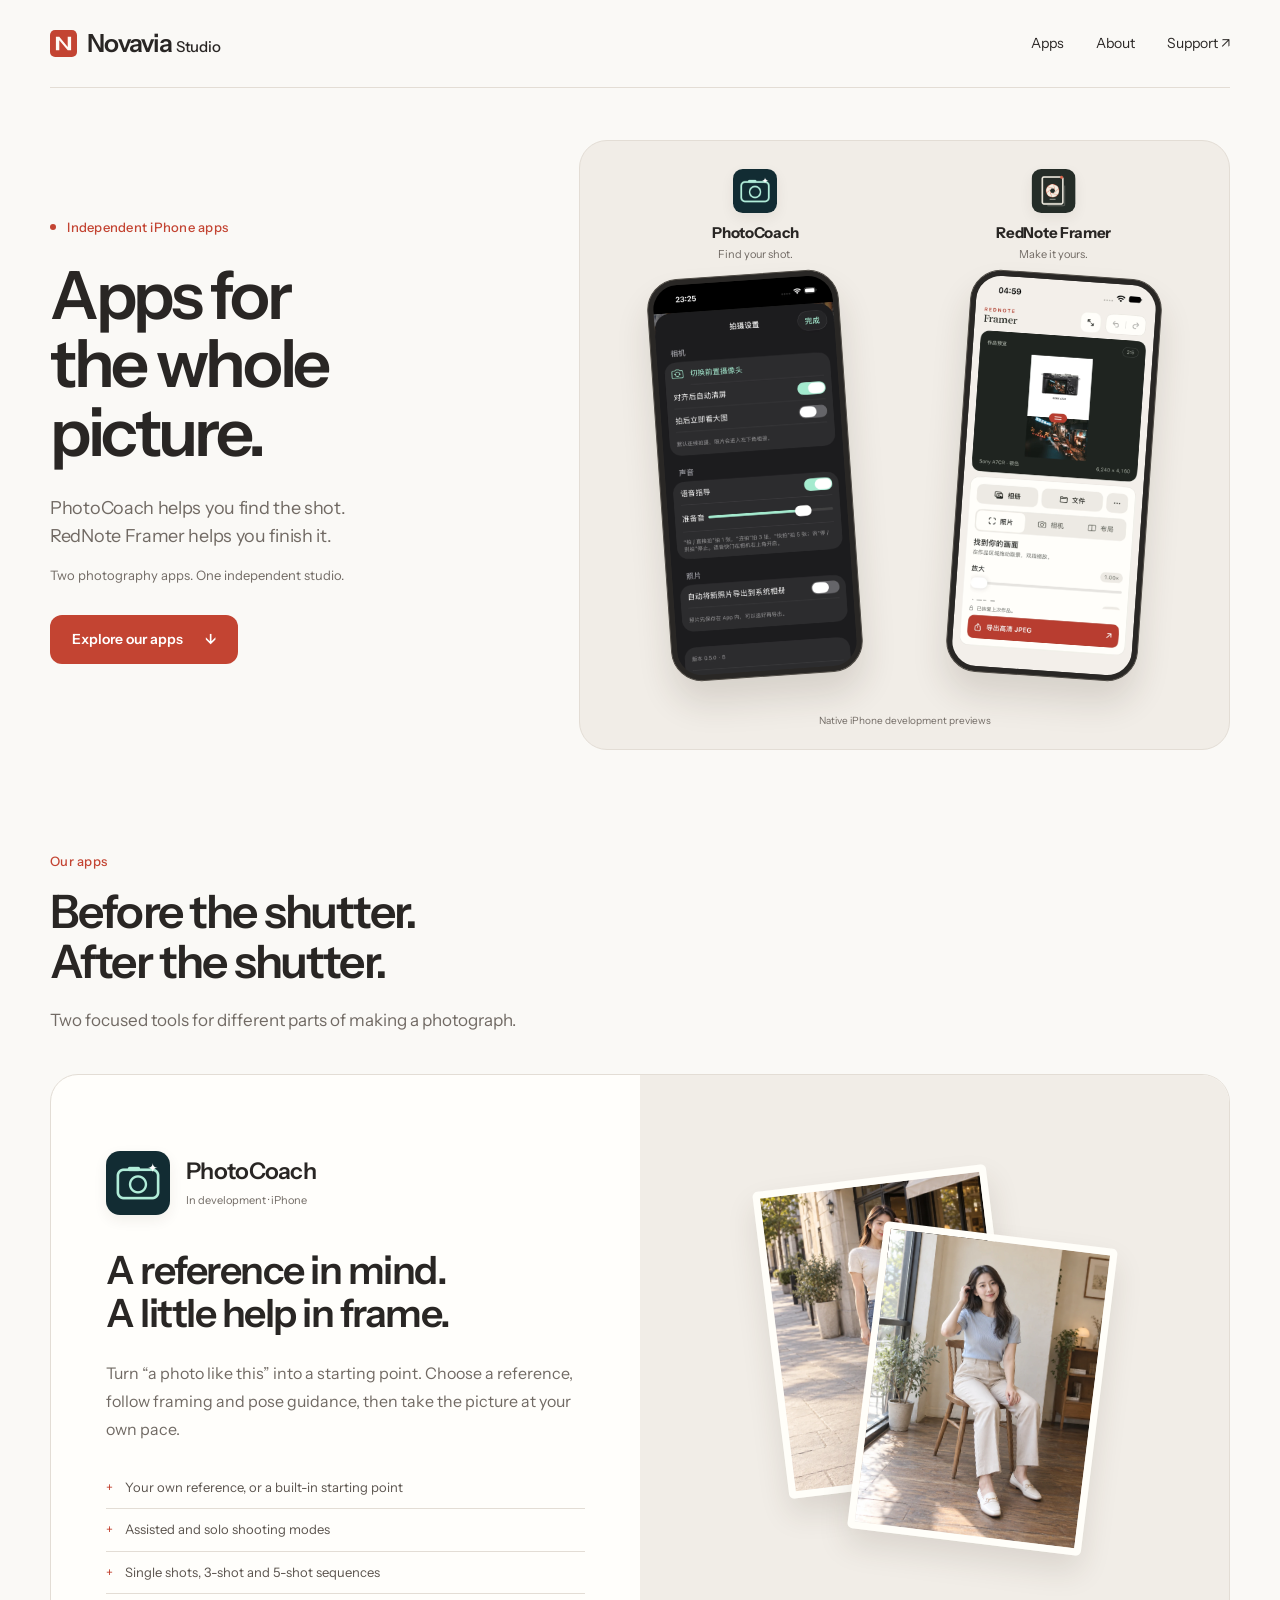
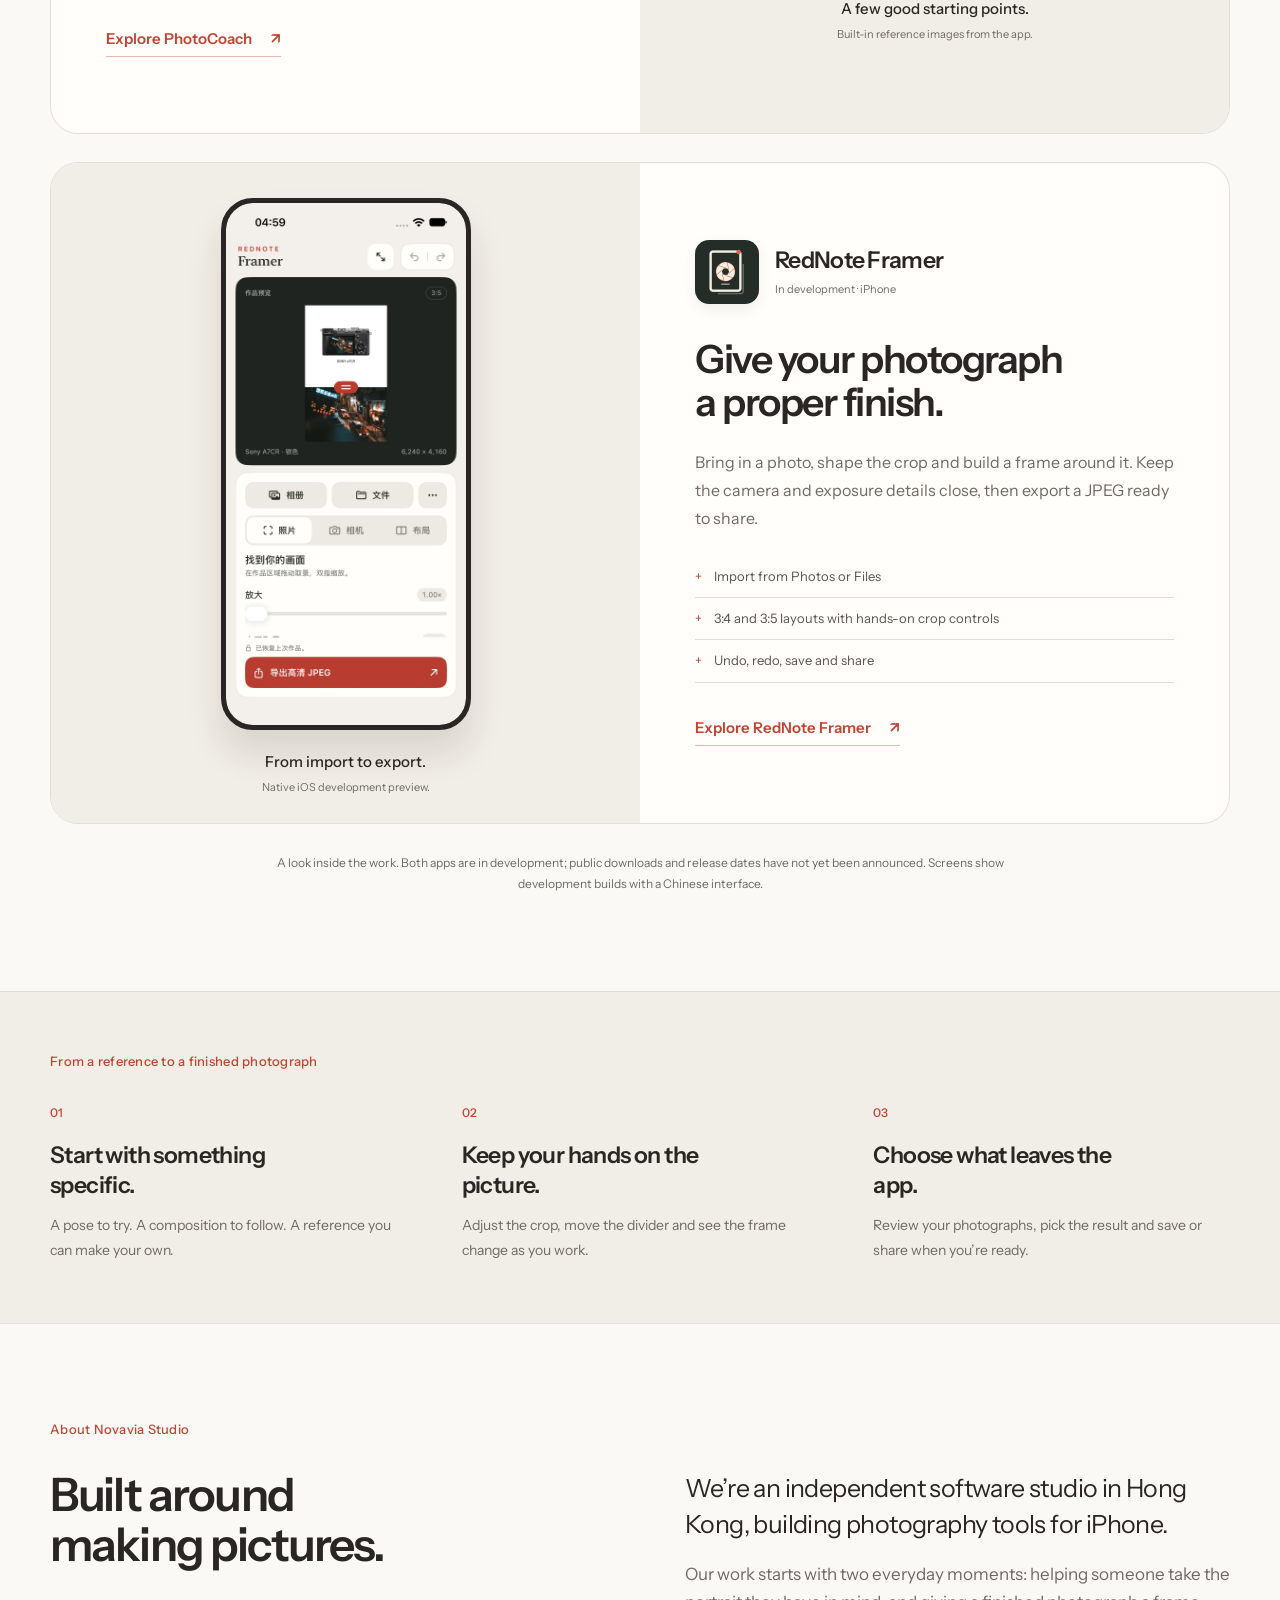
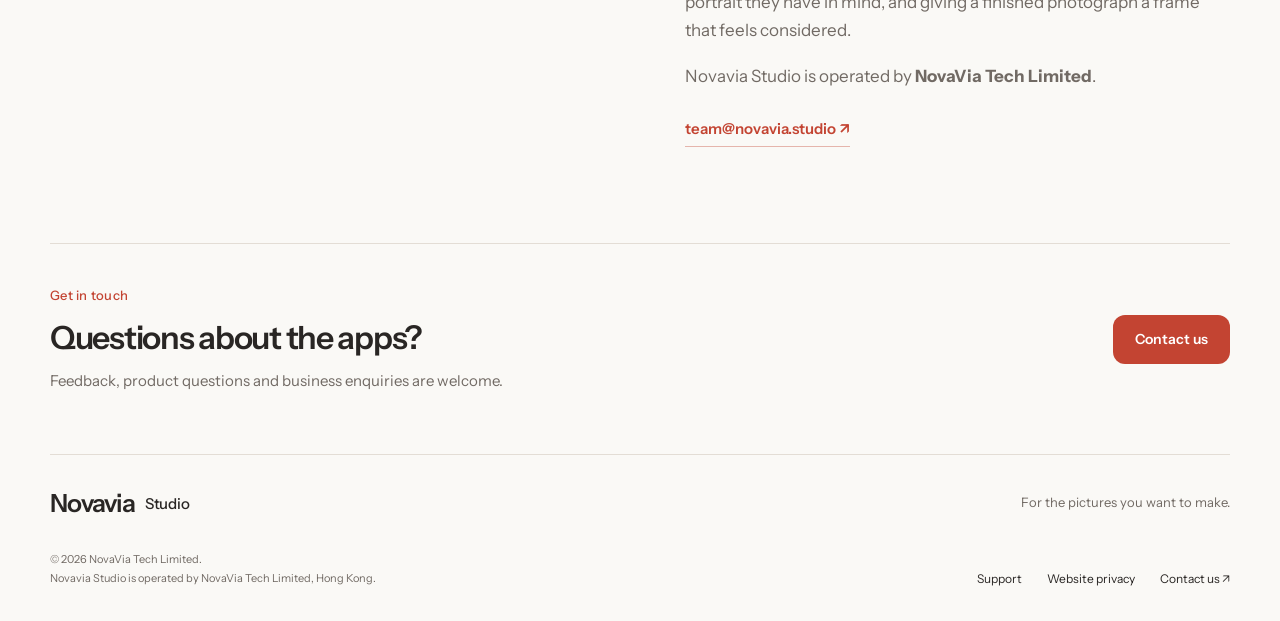
==== commit 6f33c661: "Unify studio styling, capitalization and square app icons" ====
--- a/index.html
+++ b/index.html
@@ -1,31 +1,32 @@
 <!doctype html>
 <html lang="en"><head><meta charset="utf-8"><meta name="viewport" content="width=device-width, initial-scale=1">
 <title>Novavia Studio — Photography apps for iPhone</title><meta name="description" content="Meet PhotoCoach and RedNote Framer: photography apps in development from NovaVia Tech Limited. Explore real interfaces, reference-led portraits and photo framing.">
-<meta name="theme-color" content="#f7f8f6"><link rel="canonical" href="https://novavia.studio/">
+<meta name="theme-color" content="#faf9f6"><link rel="canonical" href="https://novavia.studio/">
 <meta property="og:type" content="website"><meta property="og:title" content="Novavia Studio — Photography apps for iPhone">
 <meta property="og:description" content="Meet PhotoCoach and RedNote Framer: photography apps in development from NovaVia Tech Limited. Explore real interfaces, reference-led portraits and photo framing."><meta property="og:url" content="https://novavia.studio/">
 <meta property="og:image" content="https://novavia.studio/assets/framer-icon.png"><meta property="og:site_name" content="Novavia Studio">
-<link rel="icon" href="/assets/mark.svg" type="image/svg+xml"><link rel="stylesheet" href="/assets/site.css?v=20261026-products">
+<link rel="icon" href="/assets/mark.svg" type="image/svg+xml"><link rel="stylesheet" href="/assets/site.css?v=2d31ace52ca9">
 <link rel="preload" href="/assets/fonts/InstrumentSans.ttf" as="font" type="font/ttf" crossorigin>
 <script src="/assets/site.js" defer></script></head><body>
 <a class="skip-link" href="#main">Skip to content</a>
-<header class="header wrap"><a class="brand" href="/" aria-label="Novavia Studio home"><img src="/assets/mark.svg" alt="" width="27" height="27"><span>novavia<span class="brand-small">studio</span></span></a><nav aria-label="Main navigation"><a href="/#apps">Our apps</a><a href="/#studio">The studio</a><a href="/support/">Support <span aria-hidden="true">↗</span></a></nav></header>
+<header class="header wrap"><a class="brand" href="/" aria-label="Novavia Studio home"><img src="/assets/mark.svg" alt="" width="27" height="27"><span>Novavia <span class="brand-small">Studio</span></span></a><nav aria-label="Main navigation"><a href="/#apps">Apps</a><a href="/#studio">About</a><a href="/support/">Support <span aria-hidden="true">↗</span></a></nav></header>
 <main id="main">
 <section class="hero wrap">
-<p class="eyebrow"><span class="live-dot"></span> INDEPENDENT APPS FOR IPHONE</p>
-<h1>Good pictures.<br><span>From the first idea<br class="mobile-break"> to the final frame.</span></h1>
-<p class="hero-deck">A little direction before the shutter.<br> A little craft after it. Meet the photography apps we’re building.</p>
-<a class="button dark" href="#apps">Meet our apps <span aria-hidden="true">↓</span></a>
+<div class="hero-content"><p class="eyebrow"><span class="live-dot"></span> Independent iPhone apps</p>
+<h1>Apps for<br><span>the whole<br>picture.</span></h1>
+<p class="hero-deck">PhotoCoach helps you find the shot.<br> RedNote Framer helps you finish it.</p>
+<p class="hero-studio">Two photography apps. One independent studio.</p>
+<a class="button dark" href="#apps">Explore our apps <span aria-hidden="true">↓</span></a></div>
 <div class="hero-stage" aria-label="Development previews of our photography apps">
 <div class="stage-label label-coach"><img class="app-icon" src="/assets/photocoach-icon.webp" alt="" width="1024" height="1024" loading="eager" decoding="async"><div><strong>PhotoCoach</strong><span>Find your shot.</span></div></div>
 <div class="hero-phone phone-coach"><img class="" src="/assets/photocoach-settings.webp" alt="PhotoCoach shooting settings with voice guidance, sound level and photo export controls" width="1012" height="2200" loading="eager" decoding="async"></div>
 <div class="hero-phone phone-framer"><img class="" src="/assets/framer-editor.webp" alt="RedNote Framer native editor showing a framed Hong Kong night photograph, crop controls and JPEG export" width="1012" height="2200" loading="eager" decoding="async"></div>
 <div class="stage-label label-framer"><img class="app-icon" src="/assets/framer-icon.webp" alt="" width="1024" height="1024" loading="eager" decoding="async"><div><strong>RedNote Framer</strong><span>Make it yours.</span></div></div>
-<span class="stage-caption">REAL DEVELOPMENT BUILDS · IPHONE</span>
+<span class="stage-caption">Native iPhone development previews</span>
 </div>
 </section>
 <section class="apps wrap section" id="apps">
-<div class="section-heading"><p class="eyebrow">THE APPS</p><h2>Before the shutter.<br>After the shutter.</h2><p>Two focused tools for different parts of making a photograph.</p></div>
+<div class="section-heading"><p class="eyebrow">Our apps</p><h2>Before the shutter.<br>After the shutter.</h2><p>Two focused tools for different parts of making a photograph.</p></div>
 <article class="app-panel coach-panel">
 <div class="app-copy"><div class="app-title"><img class="app-icon" src="/assets/photocoach-icon.webp" alt="" width="1024" height="1024" loading="eager" decoding="async"><div><h3>PhotoCoach</h3><span class="status">In development · iPhone</span></div></div><h2>A reference in mind.<br>A little help in frame.</h2><p>Turn “a photo like this” into a starting point. Choose a reference, follow framing and pose guidance, then take the picture at your own pace.</p><ul class="short-features"><li>Your own reference, or a built-in starting point</li><li>Assisted and solo shooting modes</li><li>Single shots, 3-shot and 5-shot sequences</li></ul><a class="text-link" href="/work/photocoach/">Explore PhotoCoach <span aria-hidden="true">↗</span></a></div>
 <div class="coach-visual"><div class="reference-stack"><img class="reference-back" src="/assets/reference-street.webp" alt="Street standing pose from PhotoCoach’s built-in starter references" width="1086" height="1448" loading="lazy" decoding="async"><img class="reference-front" src="/assets/reference-window.webp" alt="Window seated pose from PhotoCoach’s built-in starter references" width="1086" height="1448" loading="lazy" decoding="async"></div><p class="visual-caption">A few good starting points.<br><span>Built-in reference images from the app.</span></p></div>
@@ -36,8 +37,8 @@
 </article>
 <p class="release-notice">A look inside the work. Both apps are in development; public downloads and release dates have not yet been announced. Screens show development builds with a Chinese interface.</p>
 </section>
-<section class="detail-band"><div class="wrap"><p class="eyebrow">SMALL CONTROLS. USEFUL DIFFERENCES.</p><div class="detail-trio"><div><span class="detail-number">01</span><h3>Start with something specific.</h3><p>A pose to try. A composition to follow. A reference you can make your own.</p></div><div><span class="detail-number">02</span><h3>Keep your hands on the picture.</h3><p>Adjust the crop, move the divider and see the frame change as you work.</p></div><div><span class="detail-number">03</span><h3>Choose what leaves the app.</h3><p>Review your photographs, pick the result and save or share when you’re ready.</p></div></div></div></section>
-<section class="studio wrap section" id="studio"><p class="eyebrow">MADE BY NOVAVIA STUDIO</p><div class="studio-grid"><h2>Built around<br>making pictures.</h2><div><p class="large-copy">We’re an independent software studio in Hong Kong, building photography tools for iPhone.</p><p>Our work starts with two everyday moments: helping someone take the portrait they have in mind, and giving a finished photograph a frame that feels considered.</p><p>Novavia Studio is operated by <strong>NovaVia Tech Limited</strong>.</p><a class="text-link" href="mailto:team@novavia.studio">team@novavia.studio ↗</a></div></div></section>
-<section class="contact wrap" id="contact"><div><p class="eyebrow">LET’S TALK</p><h2>Questions about the apps?</h2><p>Feedback, product questions and business enquiries are welcome.</p></div><a class="button dark" href="/support/">Contact the studio ↗</a></section>
+<section class="detail-band"><div class="wrap"><p class="eyebrow">From a reference to a finished photograph</p><div class="detail-trio"><div><span class="detail-number">01</span><h3>Start with something specific.</h3><p>A pose to try. A composition to follow. A reference you can make your own.</p></div><div><span class="detail-number">02</span><h3>Keep your hands on the picture.</h3><p>Adjust the crop, move the divider and see the frame change as you work.</p></div><div><span class="detail-number">03</span><h3>Choose what leaves the app.</h3><p>Review your photographs, pick the result and save or share when you’re ready.</p></div></div></div></section>
+<section class="studio wrap section" id="studio"><p class="eyebrow">About Novavia Studio</p><div class="studio-grid"><h2>Built around<br>making pictures.</h2><div><p class="large-copy">We’re an independent software studio in Hong Kong, building photography tools for iPhone.</p><p>Our work starts with two everyday moments: helping someone take the portrait they have in mind, and giving a finished photograph a frame that feels considered.</p><p>Novavia Studio is operated by <strong>NovaVia Tech Limited</strong>.</p><a class="text-link" href="mailto:team@novavia.studio">team@novavia.studio ↗</a></div></div></section>
+<section class="contact wrap" id="contact"><div><p class="eyebrow">Get in touch</p><h2>Questions about the apps?</h2><p>Feedback, product questions and business enquiries are welcome.</p></div><a class="button dark" href="/support/">Contact us</a></section>
 </main>
-<footer class="footer wrap"><div class="footer-top"><a class="brand" href="/">novavia<span class="brand-small">studio</span></a><p>For the pictures you want to make.</p></div><div class="footer-bottom"><p>© 2026 NovaVia Tech Limited.<br>Novavia Studio is operated by NovaVia Tech Limited, Hong Kong.</p><nav aria-label="Footer navigation"><a href="/support/">Support</a><a href="/privacy/">Website privacy</a><a href="mailto:team@novavia.studio">Contact ↗</a></nav></div></footer></body></html>+<footer class="footer wrap"><div class="footer-top"><a class="brand" href="/">Novavia <span class="brand-small">Studio</span></a><p>For the pictures you want to make.</p></div><div class="footer-bottom"><p>© 2026 NovaVia Tech Limited.<br>Novavia Studio is operated by NovaVia Tech Limited, Hong Kong.</p><nav aria-label="Footer navigation"><a href="/support/">Support</a><a href="/privacy/">Website privacy</a><a href="mailto:team@novavia.studio">Contact us ↗</a></nav></div></footer></body></html>
--- a/assets/site.css
+++ b/assets/site.css
@@ -1,9 +1,19 @@
 @font-face{font-family:Instrument;src:url('/assets/fonts/InstrumentSans.ttf') format('truetype');font-style:normal;font-weight:400 700;font-display:swap}
-:root{--ink:#1c2421;--muted:#646b66;--paper:#f7f8f6;--mint:#a7e7d2;--coral:#bf3e30;--line:#dedfd9;--radius:34px}*{box-sizing:border-box}html{scroll-behavior:smooth;scroll-padding-top:100px}body{margin:0;background:var(--paper);color:var(--ink);font-family:Instrument,-apple-system,BlinkMacSystemFont,sans-serif;font-size:17px;line-height:1.65;-webkit-font-smoothing:antialiased}a{color:inherit;text-decoration:none}button,a{-webkit-tap-highlight-color:transparent}a:focus-visible{outline:3px solid #36745e;outline-offset:7px;border-radius:4px}img{max-width:100%;height:auto;display:block}p,h1,h2,h3,figure{margin:0}p+p{margin-top:18px}h1,h2,h3{line-height:1.1;letter-spacing:-.045em;font-weight:600}h1{font-size:clamp(48px,6.1vw,84px)}h2{font-size:clamp(36px,4vw,54px)}h3{font-size:25px}em{font-style:normal}p{color:var(--muted)}.wrap{width:min(1180px,calc(100% - 96px));margin:auto}.section{padding-top:112px;padding-bottom:112px}.header{height:98px;display:flex;align-items:center;justify-content:space-between;border-bottom:1px solid var(--line)}.brand{display:flex;align-items:center;gap:10px;font-size:26px;letter-spacing:-1.2px;font-weight:600;line-height:1}.brand-small{margin-left:7px;font-size:14px;font-weight:500;letter-spacing:0;color:var(--muted)}.header nav,.footer nav{display:flex;align-items:center;gap:34px;font-size:14px}.header nav a:hover,.footer a:hover{color:#39785f}.skip-link{position:absolute;top:-80px;left:20px;z-index:20;background:white;padding:12px}.skip-link:focus{top:10px}.eyebrow{font-size:11px;line-height:1.5;font-weight:600;letter-spacing:1.8px;color:var(--muted);display:block}.live-dot{display:inline-block;background:#5e947c;width:7px;height:7px;border-radius:50%;margin-right:8px;vertical-align:1px}.button{display:inline-flex;align-items:center;justify-content:center;gap:26px;border-radius:99px;padding:15px 24px;font-size:14px;font-weight:600;line-height:1.4;transition:transform .2s,background .2s}.button:hover{transform:translateY(-2px)}.dark{background:var(--ink);color:#fff}.dark:hover{background:#354d41}.text-link{display:inline-flex;gap:18px;align-items:center;font-size:16px;font-weight:600;border-bottom:1px solid currentColor;padding-bottom:4px;line-height:1.6}.text-link:hover{color:#39785f}.hero{text-align:center;padding-top:68px}.hero h1{margin:24px auto 22px;line-height:1.04;max-width:1020px}.hero h1 span{color:#727a72}.hero-deck{font-size:20px;line-height:1.5;margin:0 auto 28px}.mobile-break{display:block}.hero-stage{position:relative;height:670px;margin:45px 0 0;background:radial-gradient(ellipse at 36% 80%,#dce9e1,transparent 55%),radial-gradient(ellipse at 80% 40%,#e9e6df,transparent 60%);border-radius:48px;overflow:hidden}.hero-phone{position:absolute;width:245px;padding:6px;border:1px solid #454947;background:#242826;border-radius:36px;box-shadow:0 30px 55px #23332930;overflow:hidden}.hero-phone img{border-radius:30px}.phone-coach{left:calc(50% - 235px);top:75px;transform:rotate(-9deg)}.phone-framer{left:calc(50% - 12px);top:45px;transform:rotate(8deg)}.stage-label{position:absolute;display:flex;gap:14px;align-items:center;text-align:left;z-index:2}.stage-label strong{display:block;line-height:1.3;font-size:19px;letter-spacing:-.5px}.stage-label span{display:block;color:var(--muted);font-size:13px}.stage-label .app-icon{width:52px;border-radius:13px;box-shadow:0 6px 12px #24352b13}.label-coach{left:7%;top:125px}.label-framer{right:5%;bottom:140px}.stage-caption{position:absolute;bottom:25px;left:0;width:100%;font-size:9px;letter-spacing:1.8px;color:var(--muted)}.section-heading{margin-bottom:46px}.section-heading .eyebrow{margin-bottom:18px}.section-heading p:not(.eyebrow){max-width:620px;margin-top:20px;font-size:18px}.apps{padding-top:98px}.app-panel{display:grid;grid-template-columns:minmax(0,1fr) minmax(0,1fr);border-radius:var(--radius);margin-bottom:28px;overflow:hidden;min-height:690px}.coach-panel{background:#e3eee8}.framer-panel{background:#eeece6}.app-copy{padding:65px 56px;align-self:center}.app-title{display:flex;align-items:center;gap:16px;margin-bottom:38px}.app-icon{width:64px;height:64px;border-radius:16px;box-shadow:0 5px 12px #172f2520;flex-shrink:0}.app-title h3,.product-name{font-size:23px;font-weight:600;letter-spacing:-.7px;color:var(--ink);line-height:1.25}.status{display:block;color:var(--muted);font-size:11px;letter-spacing:.1px;margin-top:6px}.app-copy h2{font-size:40px;margin-bottom:25px}.app-copy>p{font-size:17px}.short-features{margin:26px 0 32px;padding:0;list-style:none;font-size:14px;color:#455149}.short-features li{padding:9px 0;border-bottom:1px solid #1b39231c}.short-features li:before{content:'+';margin-right:12px}.coach-visual{display:flex;flex-direction:column;align-items:center;justify-content:center;padding:50px 28px 35px;background:#d4e4db}.reference-stack{position:relative;width:330px;height:440px;margin-top:10px}.reference-stack img{position:absolute;width:235px;border:7px solid #f7f6ee;border-radius:7px;box-shadow:0 20px 35px #143c2d25}.reference-back{top:6px;left:0;transform:rotate(-11deg)}.reference-front{right:0;top:65px;transform:rotate(9deg)}.visual-caption{text-align:center;font-size:16px;font-weight:500;color:var(--ink);line-height:1.6}.visual-caption span{color:var(--muted);font-size:12px;font-weight:400}.framer-visual{background:#e0e0d8;padding:40px 28px 28px;display:flex;align-items:center;justify-content:center;flex-direction:column;gap:24px}.device{width:254px;border:6px solid #232724;border-radius:35px;overflow:hidden;box-shadow:0 26px 40px #1a2b2625;background:#202420}.device img{width:100%;border-radius:27px}.release-notice{font-size:12px;max-width:790px;margin:30px auto 0;text-align:center;line-height:1.8}.detail-band{padding:65px 0;background:#202c26;color:white}.detail-band .eyebrow{color:#acc1b3}.detail-trio{display:grid;grid-template-columns:repeat(3,1fr);gap:55px;margin-top:36px}.detail-number{display:block;font-size:12px;color:#7e9689;letter-spacing:.1em;margin-bottom:20px}.detail-trio h3{font-size:23px;line-height:1.3;max-width:270px;margin-bottom:15px;letter-spacing:-.6px}.detail-trio p{color:#bccac1;font-size:15px}.studio .eyebrow{margin-bottom:35px}.studio-grid{display:grid;grid-template-columns:1fr 1fr;gap:90px}.large-copy{font-size:25px;line-height:1.4;color:var(--ink);letter-spacing:-.6px}.studio .text-link{margin-top:28px}.contact{padding:45px 0 65px;border-top:1px solid var(--line);display:flex;justify-content:space-between;align-items:center;gap:40px}.contact h2{font-size:32px;margin:15px 0}.contact p:not(.eyebrow){font-size:15px}.footer{padding-top:40px;padding-bottom:35px;border-top:1px solid var(--line)}.footer-top,.footer-bottom{display:flex;align-items:center;justify-content:space-between;gap:30px}.footer-top{margin-bottom:40px}.footer-top>p{font-size:13px}.footer-bottom{align-items:end}.footer-bottom>p{font-size:11px;line-height:1.8}.footer nav{font-size:12px;gap:25px}.back-link{display:inline-block;font-size:13px;color:var(--muted);margin:28px 0 36px}.back-link:hover{text-decoration:underline}.product-intro{display:grid;grid-template-columns:1fr 1fr;gap:60px;align-items:center;min-height:780px}.product-hero-copy{padding-bottom:40px}.product-hero-copy .app-title{margin-bottom:35px}.product-hero h1{font-size:clamp(48px,5.4vw,72px);margin-bottom:25px}.product-deck{font-size:21px;max-width:450px;margin-bottom:30px;line-height:1.5}.availability{font-size:12px;line-height:1.8;margin-top:24px}.product-screen{border-radius:var(--radius);background:#e3eee8;display:flex;align-items:center;flex-direction:column;justify-content:center;padding:38px 25px 25px;align-self:stretch}.framer .product-screen{background:#e8e5de}.product-screen .device{width:270px}.product-screen figcaption{margin-top:25px;font-size:11px;line-height:1.8;text-align:center;color:var(--muted)}.feature-grid{display:grid;grid-template-columns:repeat(3,1fr);gap:50px 55px}.feature-grid article{border-top:1px solid var(--line);padding-top:20px}.feature-grid h3{font-size:25px;margin-bottom:14px;letter-spacing:-.8px;line-height:1.2}.feature-grid p{font-size:15px;line-height:1.75}.reference-section{border-top:1px solid var(--line)}.reference-grid{display:grid;grid-template-columns:repeat(3,1fr);gap:24px}.reference-grid img{border-radius:20px}.reference-grid figcaption{font-size:13px;margin-top:15px}.image-caption{font-size:11px;line-height:1.8;color:var(--muted);margin-top:22px}.workspace{border-top:1px solid var(--line)}.screenshot-link{display:block;background:#e9e6df;padding:20px;border-radius:24px;transition:transform .2s}.screenshot-link:hover{transform:translateY(-3px)}.screenshot-link img{border-radius:15px}.product-status{border-top:1px solid var(--line);padding:55px 0 75px;display:flex;align-items:center;justify-content:space-between;gap:65px}.product-status>div{max-width:740px}.product-status .eyebrow{margin-bottom:15px}.product-status h2{font-size:35px;margin-bottom:20px}.product-status p:not(.eyebrow){font-size:14px}.product-status .button{flex-shrink:0}.document{padding-top:10px;padding-bottom:100px}.document>.eyebrow{margin:15px 0 30px}.document>h1{font-size:clamp(43px,5.8vw,72px);margin:25px 0 65px}.document-grid{display:grid;grid-template-columns:1.5fr 1fr;gap:100px}.document h2{font-size:28px;margin:35px 0 18px}.document p{font-size:16px}.document .contact-email{display:inline-block;font-size:clamp(20px,3vw,29px);border-bottom:1px solid currentColor;margin:16px 0 30px;overflow-wrap:anywhere}.contact-aside{background:#e9ede7;border-radius:24px;padding:30px;height:fit-content}.legal-name{margin-top:45px}.prose{max-width:740px}.prose .large-copy{font-size:24px}.prose a{text-decoration:underline}.document>.button{margin-top:24px}.prose h2{margin-top:45px}
-@media(min-width:1500px){.hero h1{font-size:88px}}
-@media(max-width:1100px){.wrap{width:calc(100% - 64px)}.stage-label{flex-direction:column;align-items:flex-start;gap:12px}.label-coach{left:5%;top:130px}.label-framer{right:4%;bottom:105px}.stage-label strong{font-size:16px}.stage-label span{font-size:11px}.app-copy{padding:45px 36px}.app-copy h2{font-size:34px}.reference-stack{transform:scale(.88);width:310px}.studio-grid{gap:50px}.product-intro{gap:35px}.product-hero h1{font-size:58px}.feature-grid{gap:40px 35px}.document-grid{gap:50px}.product-status{gap:35px}}
-@media(max-width:760px){.wrap{width:calc(100% - 40px)}body{font-size:16px}.header{height:78px}.brand{font-size:23px;gap:7px}.brand>img{width:23px;height:23px}.brand-small{font-size:12px;margin-left:5px}.header nav{gap:20px;font-size:12px}.header nav a:nth-child(2){display:none}.hero{padding-top:45px}.hero .eyebrow{font-size:9px;letter-spacing:1.3px}.hero h1{font-size:44px;margin-top:22px;letter-spacing:-2px;line-height:1.07}.mobile-break{display:block}.hero-deck{font-size:16px;margin-top:22px;max-width:340px}.hero-deck br{display:none}.button{font-size:13px;padding:14px 21px}.hero-stage{height:500px;margin-top:35px;border-radius:24px}.hero-phone{width:185px;border-radius:28px;padding:4px}.hero-phone img{border-radius:23px}.phone-coach{left:calc(50% - 155px);top:92px;transform:rotate(-8deg)}.phone-framer{left:calc(50% - 18px);top:72px;transform:rotate(8deg)}.stage-label{flex-direction:row;gap:9px}.stage-label .app-icon{width:32px;height:32px;border-radius:8px}.stage-label strong{font-size:13px}.stage-label span{font-size:10px}.label-coach{left:18px;top:22px}.label-framer{right:18px;top:22px;bottom:auto}.stage-caption{font-size:7px;bottom:15px;letter-spacing:1.3px;background:#e1e9e2c9;padding:9px 0;backdrop-filter:blur(10px)}.section{padding-top:70px;padding-bottom:70px}.section-heading{margin-bottom:32px}.section-heading h2{font-size:37px}.section-heading p:not(.eyebrow){font-size:16px;margin-top:17px}.app-panel{grid-template-columns:minmax(0,1fr);min-height:0;border-radius:24px;margin-bottom:24px}.app-copy{padding:34px 28px 40px}.app-title{gap:13px;margin-bottom:30px}.app-icon{width:54px;height:54px;border-radius:14px}.app-title h3,.product-name{font-size:22px}.app-copy h2{font-size:34px;letter-spacing:-1.3px}.app-copy>p{font-size:16px}.short-features{font-size:13px;margin-top:22px}.coach-visual{padding-top:28px;padding-bottom:30px}.reference-stack{transform:scale(.88);height:390px;width:300px;margin-top:-5px}.framer-visual{grid-row:2;padding-top:35px}.framer-visual .device{width:245px}.release-notice{font-size:11px;text-align:left;margin-top:25px}.detail-band{padding:45px 0}.detail-trio{grid-template-columns:1fr;gap:30px;margin-top:30px}.detail-trio>div{display:grid;grid-template-columns:35px 1fr;column-gap:15px}.detail-trio .detail-number{grid-row:1 / 3;margin-top:5px}.detail-trio h3{max-width:none;font-size:22px;margin-bottom:10px}.detail-trio p{font-size:14px}.studio-grid{grid-template-columns:1fr;gap:28px}.studio-grid h2{font-size:40px}.large-copy{font-size:23px}.contact{flex-direction:column;align-items:flex-start;padding:35px 0 50px;gap:25px}.contact h2{font-size:31px}.footer{padding-top:30px;padding-bottom:30px}.footer-top,.footer-bottom{align-items:flex-start;flex-direction:column;gap:20px}.footer-top{margin-bottom:25px}.footer nav{font-size:12px;gap:25px}.footer-bottom p{font-size:10px}.back-link{margin:25px 0 35px}.product-intro{grid-template-columns:1fr;gap:0;min-height:0}.product-hero-copy{padding-bottom:35px}.product-hero h1{font-size:49px;letter-spacing:-2px}.product-deck{font-size:19px}.product-hero .app-title{margin-bottom:28px}.product-screen{padding:30px 20px 22px;border-radius:24px}.product-screen .device{width:240px}.product-screen figcaption{margin-top:23px;font-size:10px}.feature-grid{grid-template-columns:1fr 1fr;gap:35px 25px}.feature-grid h3{font-size:22px}.feature-grid p{font-size:14px}.feature-grid .detail-number{margin-bottom:16px}.reference-grid{grid-template-columns:1fr;gap:35px}.reference-grid figure{max-width:420px;margin:auto}.reference-grid img{border-radius:15px}.screenshot-link{padding:8px;border-radius:12px}.screenshot-link img{border-radius:7px}.product-status{flex-direction:column;align-items:flex-start;padding:40px 0 55px;gap:28px}.product-status h2{font-size:33px}.product-status p:not(.eyebrow){font-size:14px}.document-grid{grid-template-columns:1fr;gap:40px}.document>h1{font-size:44px;margin-bottom:40px}.document h2{font-size:26px}.document{padding-bottom:65px}.prose .large-copy{font-size:22px}}
-@media(max-width:360px){.header nav{gap:13px}.hero h1{font-size:38px}.hero-phone{width:165px}.phone-coach{left:calc(50% - 140px)}.hero-stage{height:465px}.stage-label strong{font-size:11px}.stage-label span{font-size:9px}.stage-label .app-icon{width:27px;height:27px}.app-copy{padding-left:23px;padding-right:23px}.app-copy h2{font-size:31px}.feature-grid{grid-template-columns:1fr}}
+:root{--ink:#292624;--muted:#716a64;--paper:#faf9f6;--surface:#f1ede7;--surface-deep:#e9e2da;--accent:#c34432;--accent-hover:#a93627;--accent-soft:#fae9e2;--line:#e3ddd5;--radius:28px}
+*{box-sizing:border-box}html{scroll-behavior:smooth;scroll-padding-top:40px}body{margin:0;background:var(--paper);color:var(--ink);font-family:Instrument,-apple-system,BlinkMacSystemFont,sans-serif;font-size:17px;line-height:1.65;-webkit-font-smoothing:antialiased}a{color:inherit;text-decoration:none}a,button{-webkit-tap-highlight-color:transparent}a:focus-visible{outline:3px solid var(--accent);outline-offset:6px;border-radius:4px}img{display:block;max-width:100%;height:auto}p,h1,h2,h3,figure{margin:0}p+p{margin-top:18px}h1,h2,h3{font-weight:600;line-height:1.1;letter-spacing:-.04em}h1{font-size:clamp(48px,5.3vw,72px)}h2{font-size:clamp(35px,3.6vw,50px)}h3{font-size:24px}p{color:var(--muted)}em{font-style:normal}.wrap{width:min(1180px,calc(100% - 96px));margin:auto}.section{padding-top:96px;padding-bottom:96px}
+.header{height:88px;display:flex;align-items:center;justify-content:space-between;border-bottom:1px solid var(--line)}.brand{display:flex;align-items:center;gap:10px;font-size:25px;font-weight:600;letter-spacing:-1px;line-height:1}.brand-small{font-size:15px;font-weight:500;margin-left:0;letter-spacing:-.3px;color:var(--ink)}.header nav,.footer nav{display:flex;align-items:center;gap:32px;font-size:14px}.header nav a,.footer nav a{transition:color .2s}.header nav a:hover,.footer nav a:hover{color:var(--accent)}.skip-link{position:absolute;top:-80px;left:20px;z-index:20;background:white;padding:12px}.skip-link:focus{top:10px}
+.eyebrow{display:block;font-size:13px;line-height:1.5;font-weight:500;letter-spacing:.02em;color:var(--accent)}.live-dot{display:inline-block;width:6px;height:6px;background:var(--accent);border-radius:50%;margin-right:8px;vertical-align:2px}.button{display:inline-flex;align-items:center;justify-content:center;gap:22px;padding:14px 22px;border-radius:12px;font-size:14px;line-height:1.5;font-weight:600;transition:transform .2s,background .2s}.button:hover{transform:translateY(-2px)}.dark{background:var(--accent);color:#fff}.dark:hover{background:var(--accent-hover)}.text-link{display:inline-flex;align-items:center;gap:18px;font-size:15px;font-weight:600;color:var(--accent);border-bottom:1px solid #c3443260;padding-bottom:4px}.text-link:hover{color:var(--accent-hover);border-color:var(--accent-hover)}
+/* Icons use one size variable so they remain square in every context. */
+.app-icon{--icon-size:64px;width:var(--icon-size);height:var(--icon-size);aspect-ratio:1/1;object-fit:contain;flex:0 0 auto;border-radius:22%;box-shadow:0 5px 14px #35271b12}
+.hero{display:grid;grid-template-columns:minmax(0,.85fr) minmax(0,1.15fr);gap:48px;align-items:center;padding-top:52px;padding-bottom:12px}.hero-content{padding-bottom:8px}.hero h1{font-size:clamp(54px,5.2vw,72px);margin:23px 0 27px;line-height:1.03;letter-spacing:-.05em}.hero h1 span{color:var(--ink)}.hero-deck{font-size:18px;line-height:1.6;margin-bottom:14px;letter-spacing:-.3px}.hero-studio{font-size:13px;margin:0 0 28px;color:var(--muted)}.hero-stage{position:relative;min-width:0;height:610px;border:1px solid var(--line);border-radius:var(--radius);overflow:hidden;background:var(--surface)}.hero-phone{position:absolute;width:192px;padding:5px;background:#292725;border:1px solid #514d47;border-radius:31px;box-shadow:0 22px 34px #3c2c1c24;overflow:hidden}.hero-phone img{border-radius:25px}.phone-coach{left:calc(27% - 96px);top:133px;transform:rotate(-4deg)}.phone-framer{left:calc(73% - 96px);top:133px;transform:rotate(4deg)}.stage-label{position:absolute;display:flex;flex-direction:column;align-items:center;text-align:center;gap:10px;top:28px;z-index:2}.stage-label .app-icon{--icon-size:44px}.stage-label strong{font-size:15px;line-height:1.3;letter-spacing:-.3px;display:block}.stage-label span{font-size:11px;color:var(--muted);display:block;margin-top:2px}.label-coach{left:27%;transform:translateX(-50%)}.label-framer{left:73%;transform:translateX(-50%);white-space:nowrap}.stage-caption{position:absolute;bottom:20px;left:0;width:100%;text-align:center;font-size:10px;color:var(--muted)}
+.section-heading{margin-bottom:40px}.section-heading .eyebrow{margin-bottom:15px}.section-heading p:not(.eyebrow){max-width:620px;margin-top:18px;font-size:17px}.apps{padding-top:90px}.app-panel{display:grid;grid-template-columns:minmax(0,1fr) minmax(0,1fr);border:1px solid var(--line);border-radius:var(--radius);overflow:hidden;margin-bottom:28px;background:#fffefb;min-height:660px}.app-copy{padding:55px;align-self:center;min-width:0}.app-title{display:flex;align-items:center;gap:16px;margin-bottom:34px}.app-title h3,.product-name{font-size:23px;font-weight:600;letter-spacing:-.7px;color:var(--ink);line-height:1.25}.status{display:block;font-size:11px;line-height:1.5;margin-top:6px;color:var(--muted)}.app-copy h2{font-size:39px;margin-bottom:24px;letter-spacing:-1.5px}.app-copy>p{font-size:16px;line-height:1.75}.short-features{margin:24px 0 30px;padding:0;list-style:none;color:#5a534d;font-size:13px}.short-features li{padding:10px 0;border-bottom:1px solid var(--line)}.short-features li:before{content:'+';margin-right:12px;color:var(--accent)}
+.coach-visual,.framer-visual{min-width:0;background:var(--surface);display:flex;align-items:center;justify-content:center;flex-direction:column}.coach-visual{padding:42px 28px 32px}.reference-stack{position:relative;width:330px;max-width:100%;height:425px}.reference-stack img{position:absolute;width:235px;border:7px solid #fffef9;border-radius:5px;box-shadow:0 16px 30px #3c2c1c20}.reference-back{left:0;top:5px;transform:rotate(-7deg)}.reference-front{right:0;top:62px;transform:rotate(7deg)}.visual-caption{text-align:center;font-size:15px;line-height:1.6;color:var(--ink);font-weight:500}.visual-caption span{font-weight:400;color:var(--muted);font-size:11px}.framer-visual{padding:35px 28px 25px;gap:20px}.device{width:250px;border:5px solid #292725;border-radius:32px;overflow:hidden;background:#292725;box-shadow:0 24px 35px #3c2c1c20}.device img{width:100%;border-radius:26px}.release-notice{font-size:12px;line-height:1.8;max-width:790px;text-align:center;margin:28px auto 0}
+.detail-band{padding:60px 0;background:var(--surface);border-top:1px solid var(--line);border-bottom:1px solid var(--line)}.detail-trio{display:grid;grid-template-columns:repeat(3,minmax(0,1fr));gap:55px;margin-top:32px}.detail-number{display:block;color:var(--accent);font-size:12px;margin-bottom:18px;font-weight:500}.detail-trio h3{font-size:23px;line-height:1.3;letter-spacing:-.6px;max-width:280px;margin-bottom:12px}.detail-trio p{font-size:14px;line-height:1.8}.studio .eyebrow{margin-bottom:30px}.studio-grid{display:grid;grid-template-columns:1fr 1fr;gap:90px}.large-copy{font-size:25px;line-height:1.45;color:var(--ink);letter-spacing:-.6px}.studio .text-link{margin-top:27px}.contact{padding:42px 0 60px;border-top:1px solid var(--line);display:flex;align-items:center;justify-content:space-between;gap:40px}.contact h2{font-size:32px;margin:14px 0}.contact p:not(.eyebrow){font-size:15px}.footer{border-top:1px solid var(--line);padding-top:36px;padding-bottom:32px}.footer-top,.footer-bottom{display:flex;align-items:center;justify-content:space-between;gap:30px}.footer-top{margin-bottom:34px}.footer-top>p{font-size:13px}.footer-bottom{align-items:end}.footer-bottom>p{font-size:11px;line-height:1.8}.footer nav{font-size:12px;gap:25px}
+.back-link{display:inline-block;font-size:13px;color:var(--muted);margin:27px 0 34px}.back-link:hover{color:var(--accent)}.product-intro{display:grid;grid-template-columns:minmax(0,1fr) minmax(0,1fr);gap:60px;align-items:center;min-height:750px}.product-hero-copy{padding-bottom:35px}.product-hero-copy .app-title{margin-bottom:32px}.product-hero h1{font-size:clamp(48px,4.8vw,64px);margin-bottom:24px}.product-deck{font-size:20px;max-width:450px;line-height:1.55;margin-bottom:28px}.availability{font-size:12px;line-height:1.8;margin-top:22px}.product-screen{border:1px solid var(--line);border-radius:var(--radius);background:var(--surface);display:flex;align-items:center;flex-direction:column;justify-content:center;padding:35px 25px 24px;align-self:stretch}.product-screen .device{width:266px}.product-screen figcaption{margin-top:24px;font-size:11px;line-height:1.8;text-align:center;color:var(--muted)}
+.feature-grid{display:grid;grid-template-columns:repeat(3,minmax(0,1fr));gap:48px 50px}.feature-grid article{padding-top:20px;border-top:1px solid var(--line)}.feature-grid h3{font-size:24px;margin-bottom:14px;line-height:1.25;letter-spacing:-.7px}.feature-grid p{font-size:15px;line-height:1.8}.reference-section,.workspace{border-top:1px solid var(--line)}.reference-grid{display:grid;grid-template-columns:repeat(3,minmax(0,1fr));gap:24px}.reference-grid img{border-radius:18px}.reference-grid figcaption{font-size:12px;margin-top:14px}.image-caption{font-size:11px;line-height:1.8;margin-top:20px;color:var(--muted)}.screenshot-link{display:block;background:var(--surface);border:1px solid var(--line);padding:20px;border-radius:24px;transition:transform .2s}.screenshot-link:hover{transform:translateY(-3px)}.screenshot-link img{border-radius:14px}.product-status{border-top:1px solid var(--line);padding:50px 0 70px;display:flex;align-items:center;justify-content:space-between;gap:65px}.product-status>div{max-width:740px}.product-status .eyebrow{margin-bottom:14px}.product-status h2{font-size:34px;margin-bottom:18px}.product-status p:not(.eyebrow){font-size:14px}.product-status .button{flex-shrink:0}
+.document{padding-top:10px;padding-bottom:90px}.document>.eyebrow{margin:15px 0 28px}.document>h1{font-size:clamp(43px,5.5vw,68px);margin:24px 0 60px}.document-grid{display:grid;grid-template-columns:1.5fr 1fr;gap:90px}.document h2{font-size:28px;margin:34px 0 18px}.document p{font-size:16px}.document .contact-email{display:inline-block;font-size:clamp(20px,3vw,29px);color:var(--accent);border-bottom:1px solid currentColor;margin:15px 0 28px;overflow-wrap:anywhere}.contact-aside{background:var(--surface);border:1px solid var(--line);border-radius:24px;padding:30px;height:fit-content}.legal-name{margin-top:40px}.prose{max-width:740px}.prose .large-copy{font-size:24px}.prose a{color:var(--accent);text-decoration:underline}.document>.button{margin-top:24px}.prose h2{margin-top:42px}
+@media(max-width:1100px){.wrap{width:calc(100% - 64px)}.hero{gap:28px}.hero h1{font-size:56px}.hero-deck{font-size:16px}.hero-stage{height:570px}.hero-phone{width:174px;border-radius:28px}.hero-phone img{border-radius:22px}.phone-coach{left:calc(27% - 87px)}.phone-framer{left:calc(73% - 87px)}.stage-label strong{font-size:13px}.stage-label .app-icon{--icon-size:42px}.stage-caption{font-size:9px}.app-copy{padding:42px 35px}.app-copy h2{font-size:34px}.reference-stack{width:290px;height:385px}.reference-stack img{width:215px}.studio-grid{gap:50px}.product-intro{gap:35px}.product-hero h1{font-size:56px}.feature-grid{gap:40px 34px}.document-grid{gap:50px}.product-status{gap:35px}}
+@media(max-width:850px){.hero{gap:24px;grid-template-columns:minmax(0,.8fr) minmax(0,1.2fr)}.hero h1{font-size:49px}.hero-deck br{display:none}.hero-deck{max-width:290px}.hero-studio{max-width:230px}.hero-phone{width:155px;padding:4px;border-radius:25px}.hero-phone img{border-radius:20px}.phone-coach{left:calc(28% - 77.5px)}.phone-framer{left:calc(72% - 77.5px)}.hero-stage{height:525px}.stage-label .app-icon{--icon-size:38px}.stage-label strong{font-size:12px}.stage-label span{font-size:10px}.hero .button{padding:13px 18px;gap:18px}}
+@media(max-width:760px){.wrap{width:calc(100% - 40px)}body{font-size:16px}.header{height:76px}.brand{font-size:23px;gap:8px}.brand>img{width:25px;height:25px}.brand-small{font-size:14px;margin-left:0}.header nav{font-size:12px;gap:20px}.header nav a:nth-child(2){display:none}.hero{display:block;text-align:center;padding-top:38px;padding-bottom:0}.hero-content{padding-bottom:0}.hero h1{font-size:50px;margin:19px 0 23px;letter-spacing:-2.3px;line-height:1.04}.hero h1 br{display:block}.hero-deck{font-size:16px;max-width:345px;margin:0 auto 12px;line-height:1.65}.hero-deck br{display:block}.hero-studio{max-width:none;font-size:12px;margin:0 auto 25px}.hero .button{padding:13px 20px}.hero-stage{height:530px;margin-top:32px;border-radius:24px}.hero-phone{width:180px;border-radius:28px;padding:4px;top:125px}.hero-phone img{border-radius:23px}.phone-coach{left:calc(29% - 90px);transform:rotate(-4deg)}.phone-framer{left:calc(71% - 90px);transform:rotate(4deg)}.stage-label{gap:8px;top:24px}.label-coach{left:27%}.label-framer{left:73%}.stage-label .app-icon{--icon-size:40px}.stage-label strong{font-size:13px}.stage-label span{font-size:10px}.stage-caption{font-size:9px;bottom:17px;background:var(--surface);padding:4px}.section{padding-top:65px;padding-bottom:65px}.section-heading{margin-bottom:30px}.section-heading h2{font-size:36px}.section-heading p:not(.eyebrow){font-size:16px;margin-top:16px}.eyebrow{font-size:12px}.app-panel{grid-template-columns:minmax(0,1fr);min-height:0;border-radius:24px;margin-bottom:24px}.app-copy{padding:32px 27px 38px}.app-title{gap:13px;margin-bottom:28px}.app-icon{--icon-size:54px}.app-title h3,.product-name{font-size:22px}.app-copy h2{font-size:33px;letter-spacing:-1.2px}.app-copy>p{font-size:16px}.short-features{font-size:13px;margin-top:22px}.coach-visual{padding:28px 25px}.reference-stack{height:380px;width:290px}.reference-stack img{width:215px}.framer-visual{grid-row:2;padding-top:30px}.framer-visual .device{width:240px}.release-notice{font-size:11px;text-align:left;margin-top:24px}.detail-band{padding:40px 0}.detail-trio{grid-template-columns:minmax(0,1fr);gap:28px;margin-top:28px}.detail-trio>div{display:grid;grid-template-columns:30px minmax(0,1fr);column-gap:15px}.detail-trio .detail-number{grid-row:1 / 3;margin-top:4px}.detail-trio h3{max-width:none;font-size:21px;margin-bottom:9px}.detail-trio p{font-size:14px}.studio-grid{grid-template-columns:minmax(0,1fr);gap:25px}.studio-grid h2{font-size:38px}.large-copy{font-size:23px}.contact{flex-direction:column;align-items:flex-start;padding:32px 0 45px;gap:24px}.contact h2{font-size:30px}.footer{padding-top:28px;padding-bottom:28px}.footer-top,.footer-bottom{flex-direction:column;align-items:flex-start;gap:18px}.footer-top{margin-bottom:24px}.footer nav{font-size:12px;gap:24px}.footer-bottom p{font-size:10px}.back-link{margin:24px 0 32px}.product-intro{grid-template-columns:minmax(0,1fr);gap:0;min-height:0}.product-hero-copy{padding-bottom:32px}.product-hero h1{font-size:48px;letter-spacing:-2px}.product-deck{font-size:19px}.product-hero .app-title{margin-bottom:27px}.product-screen{padding:28px 20px 22px;border-radius:24px}.product-screen .device{width:240px}.product-screen figcaption{font-size:10px;margin-top:22px}.feature-grid{grid-template-columns:repeat(2,minmax(0,1fr));gap:32px 25px}.feature-grid h3{font-size:21px}.feature-grid p{font-size:14px}.feature-grid .detail-number{margin-bottom:15px}.reference-grid{grid-template-columns:minmax(0,1fr);gap:32px}.reference-grid figure{max-width:420px;margin:auto}.reference-grid img{border-radius:15px}.screenshot-link{padding:8px;border-radius:12px}.screenshot-link img{border-radius:7px}.product-status{flex-direction:column;align-items:flex-start;padding:38px 0 50px;gap:26px}.product-status h2{font-size:32px}.document-grid{grid-template-columns:minmax(0,1fr);gap:38px}.document>h1{font-size:43px;margin-bottom:38px}.document h2{font-size:26px}.document{padding-bottom:60px}.prose .large-copy{font-size:22px}}
+@media(max-width:380px){.header nav{gap:16px}.brand{font-size:21px;gap:6px}.brand-small{font-size:13px}.hero h1{font-size:44px}.hero-deck{font-size:15px}.hero-phone{width:157px;border-radius:25px}.hero-phone img{border-radius:20px}.phone-coach{left:calc(28% - 78.5px)}.phone-framer{left:calc(72% - 78.5px)}.hero-stage{height:490px}.stage-label strong{font-size:12px}.stage-label .app-icon{--icon-size:36px}.app-copy{padding-left:22px;padding-right:22px}.app-copy h2{font-size:31px}.feature-grid{grid-template-columns:minmax(0,1fr)}}
 @media(prefers-reduced-motion:reduce){html{scroll-behavior:auto}*,*:before,*:after{transition:none!important;animation:none!important}}
-
-.app-copy,.coach-visual,.framer-visual{min-width:0}.reference-stack{max-width:100%}
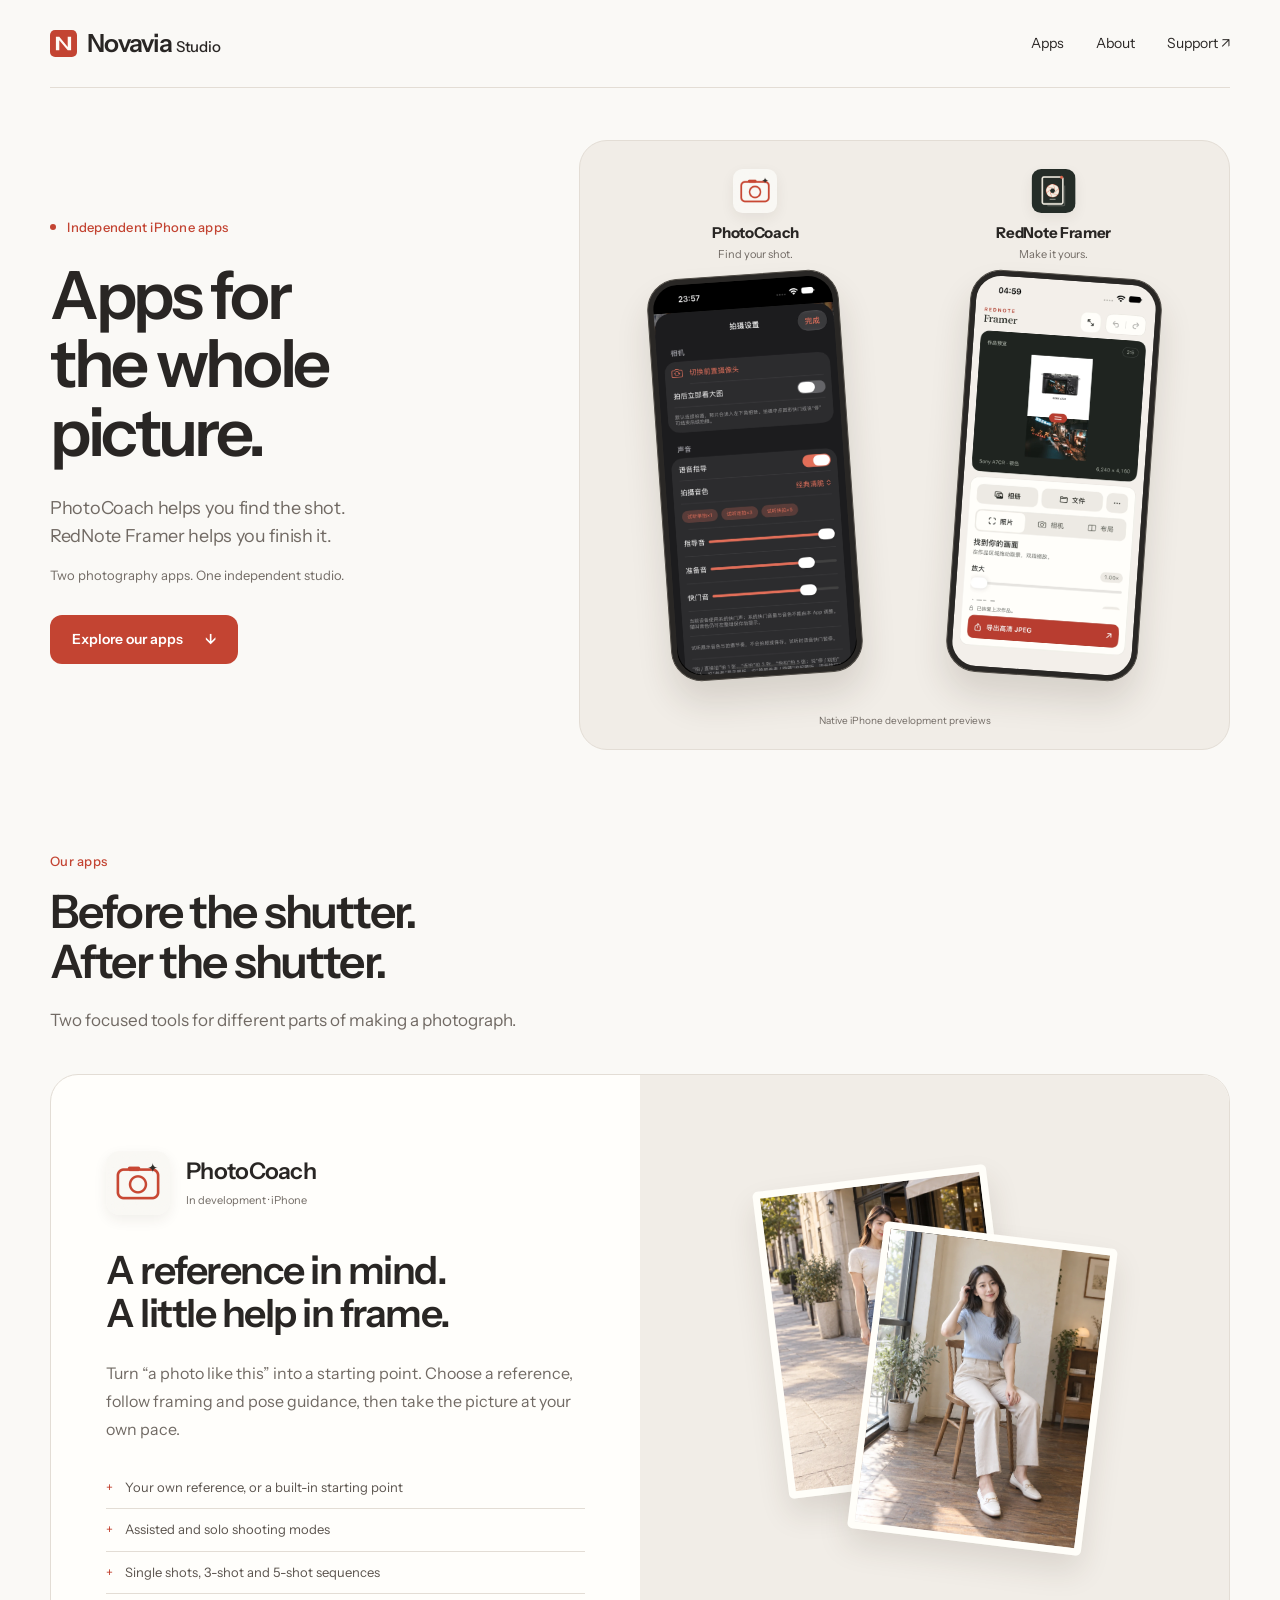
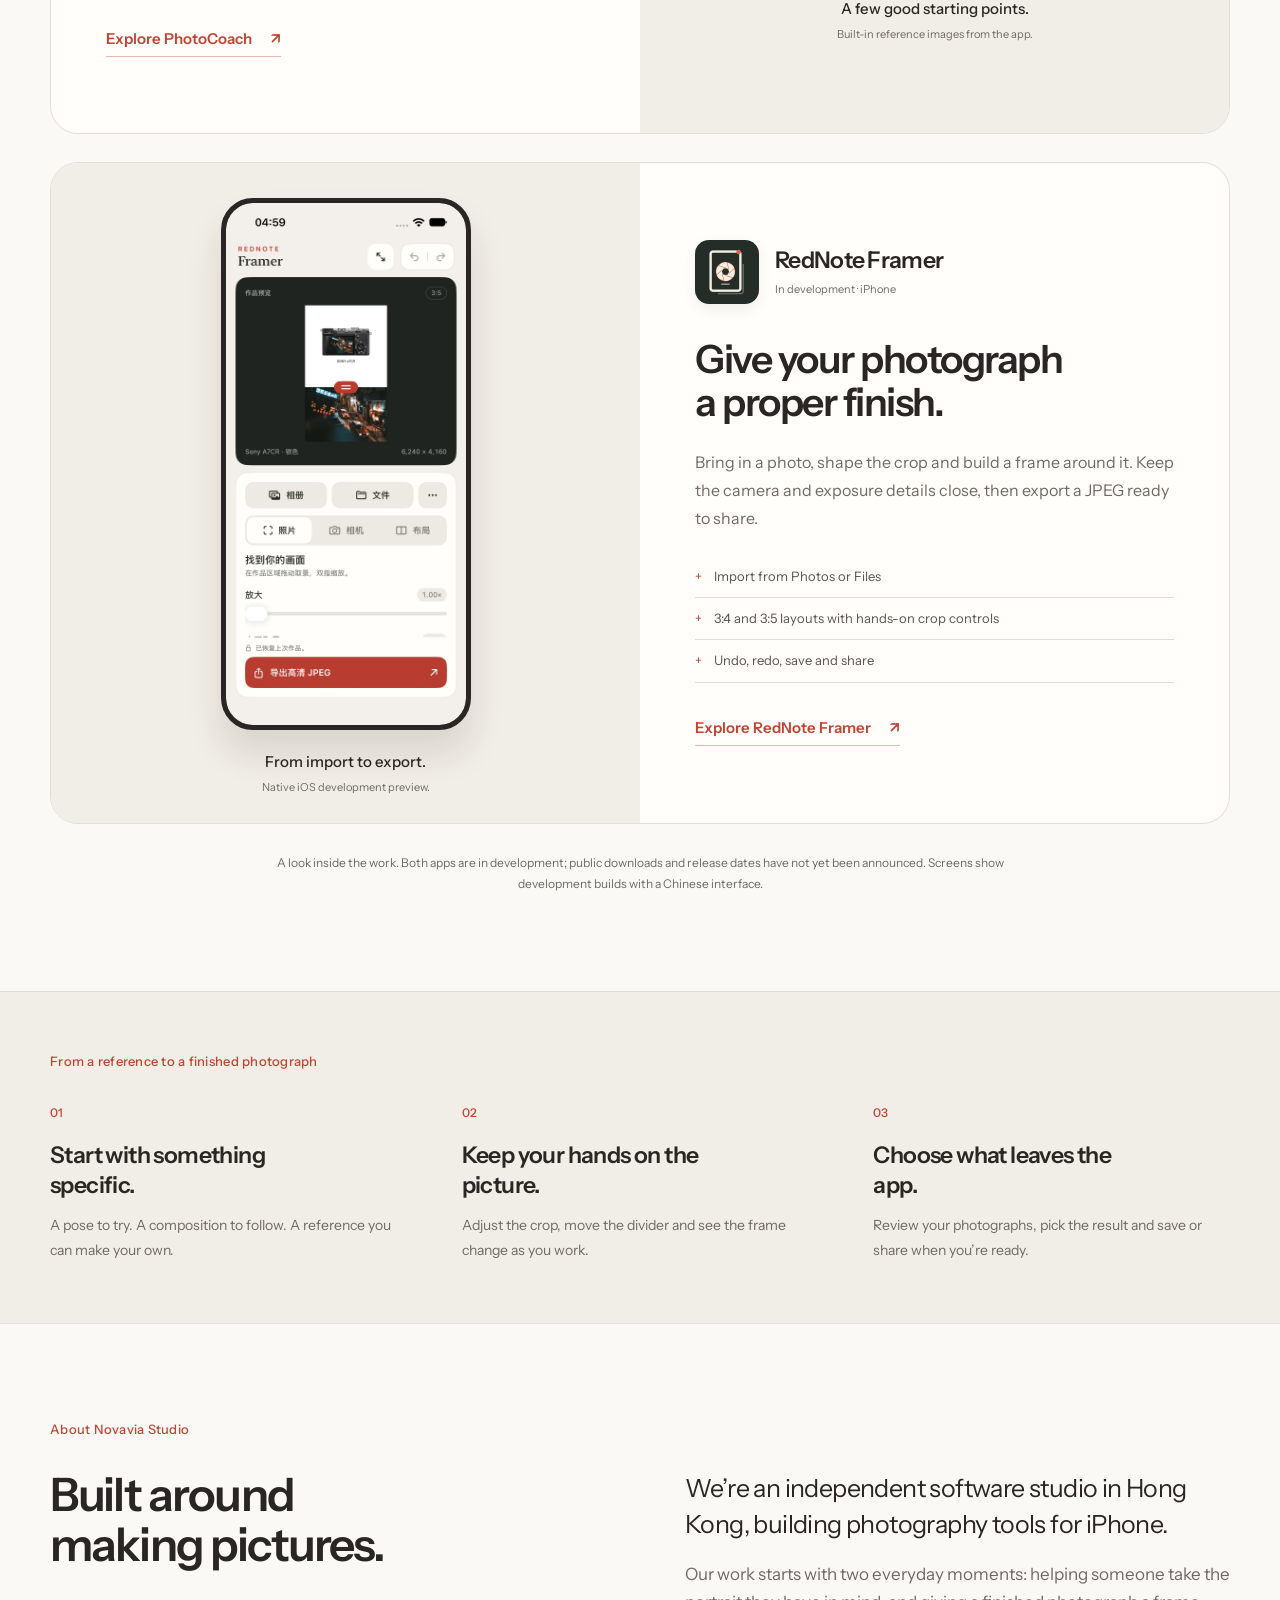
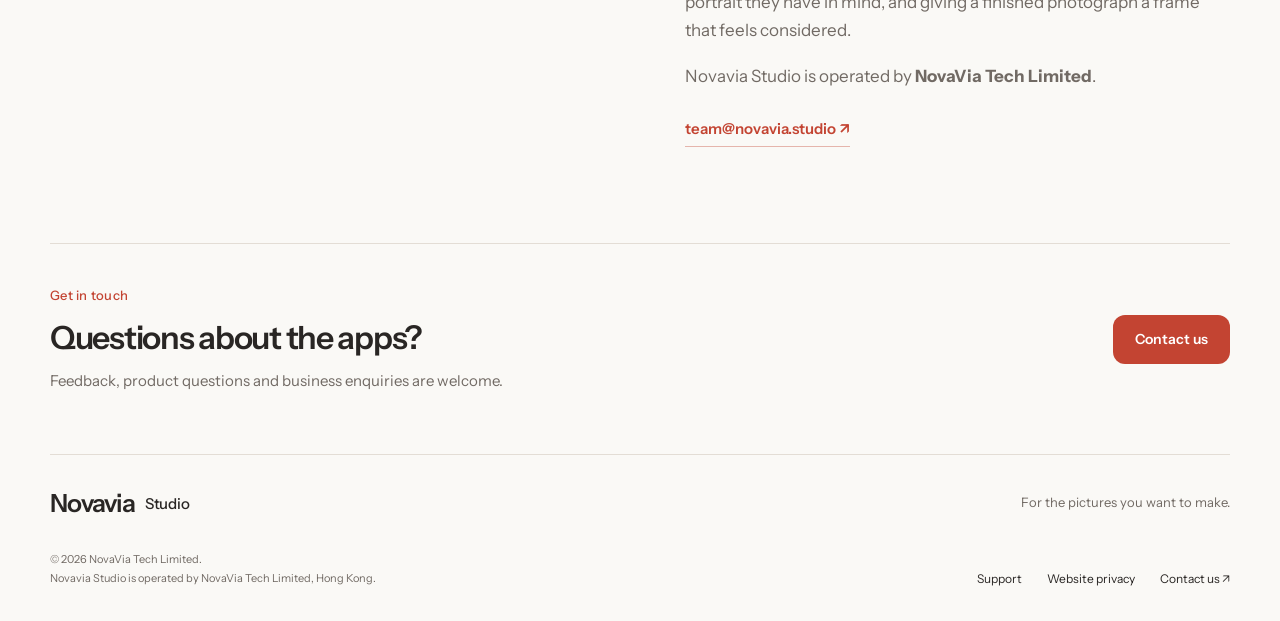
==== commit 5e39a815: "Use the native coral PhotoCoach assets and add app privacy notices" ====
--- a/index.html
+++ b/index.html
@@ -18,8 +18,8 @@
 <p class="hero-studio">Two photography apps. One independent studio.</p>
 <a class="button dark" href="#apps">Explore our apps <span aria-hidden="true">↓</span></a></div>
 <div class="hero-stage" aria-label="Development previews of our photography apps">
-<div class="stage-label label-coach"><img class="app-icon" src="/assets/photocoach-icon.webp" alt="" width="1024" height="1024" loading="eager" decoding="async"><div><strong>PhotoCoach</strong><span>Find your shot.</span></div></div>
-<div class="hero-phone phone-coach"><img class="" src="/assets/photocoach-settings.webp" alt="PhotoCoach shooting settings with voice guidance, sound level and photo export controls" width="1012" height="2200" loading="eager" decoding="async"></div>
+<div class="stage-label label-coach"><img class="app-icon" src="/assets/photocoach-icon-v25.webp" alt="" width="1024" height="1024" loading="eager" decoding="async"><div><strong>PhotoCoach</strong><span>Find your shot.</span></div></div>
+<div class="hero-phone phone-coach"><img class="" src="/assets/photocoach-settings-v25.webp" alt="PhotoCoach shooting settings with voice guidance, sound level and photo export controls" width="1012" height="2200" loading="eager" decoding="async"></div>
 <div class="hero-phone phone-framer"><img class="" src="/assets/framer-editor.webp" alt="RedNote Framer native editor showing a framed Hong Kong night photograph, crop controls and JPEG export" width="1012" height="2200" loading="eager" decoding="async"></div>
 <div class="stage-label label-framer"><img class="app-icon" src="/assets/framer-icon.webp" alt="" width="1024" height="1024" loading="eager" decoding="async"><div><strong>RedNote Framer</strong><span>Make it yours.</span></div></div>
 <span class="stage-caption">Native iPhone development previews</span>
@@ -28,7 +28,7 @@
 <section class="apps wrap section" id="apps">
 <div class="section-heading"><p class="eyebrow">Our apps</p><h2>Before the shutter.<br>After the shutter.</h2><p>Two focused tools for different parts of making a photograph.</p></div>
 <article class="app-panel coach-panel">
-<div class="app-copy"><div class="app-title"><img class="app-icon" src="/assets/photocoach-icon.webp" alt="" width="1024" height="1024" loading="eager" decoding="async"><div><h3>PhotoCoach</h3><span class="status">In development · iPhone</span></div></div><h2>A reference in mind.<br>A little help in frame.</h2><p>Turn “a photo like this” into a starting point. Choose a reference, follow framing and pose guidance, then take the picture at your own pace.</p><ul class="short-features"><li>Your own reference, or a built-in starting point</li><li>Assisted and solo shooting modes</li><li>Single shots, 3-shot and 5-shot sequences</li></ul><a class="text-link" href="/work/photocoach/">Explore PhotoCoach <span aria-hidden="true">↗</span></a></div>
+<div class="app-copy"><div class="app-title"><img class="app-icon" src="/assets/photocoach-icon-v25.webp" alt="" width="1024" height="1024" loading="eager" decoding="async"><div><h3>PhotoCoach</h3><span class="status">In development · iPhone</span></div></div><h2>A reference in mind.<br>A little help in frame.</h2><p>Turn “a photo like this” into a starting point. Choose a reference, follow framing and pose guidance, then take the picture at your own pace.</p><ul class="short-features"><li>Your own reference, or a built-in starting point</li><li>Assisted and solo shooting modes</li><li>Single shots, 3-shot and 5-shot sequences</li></ul><a class="text-link" href="/work/photocoach/">Explore PhotoCoach <span aria-hidden="true">↗</span></a></div>
 <div class="coach-visual"><div class="reference-stack"><img class="reference-back" src="/assets/reference-street.webp" alt="Street standing pose from PhotoCoach’s built-in starter references" width="1086" height="1448" loading="lazy" decoding="async"><img class="reference-front" src="/assets/reference-window.webp" alt="Window seated pose from PhotoCoach’s built-in starter references" width="1086" height="1448" loading="lazy" decoding="async"></div><p class="visual-caption">A few good starting points.<br><span>Built-in reference images from the app.</span></p></div>
 </article>
 <article class="app-panel framer-panel">
